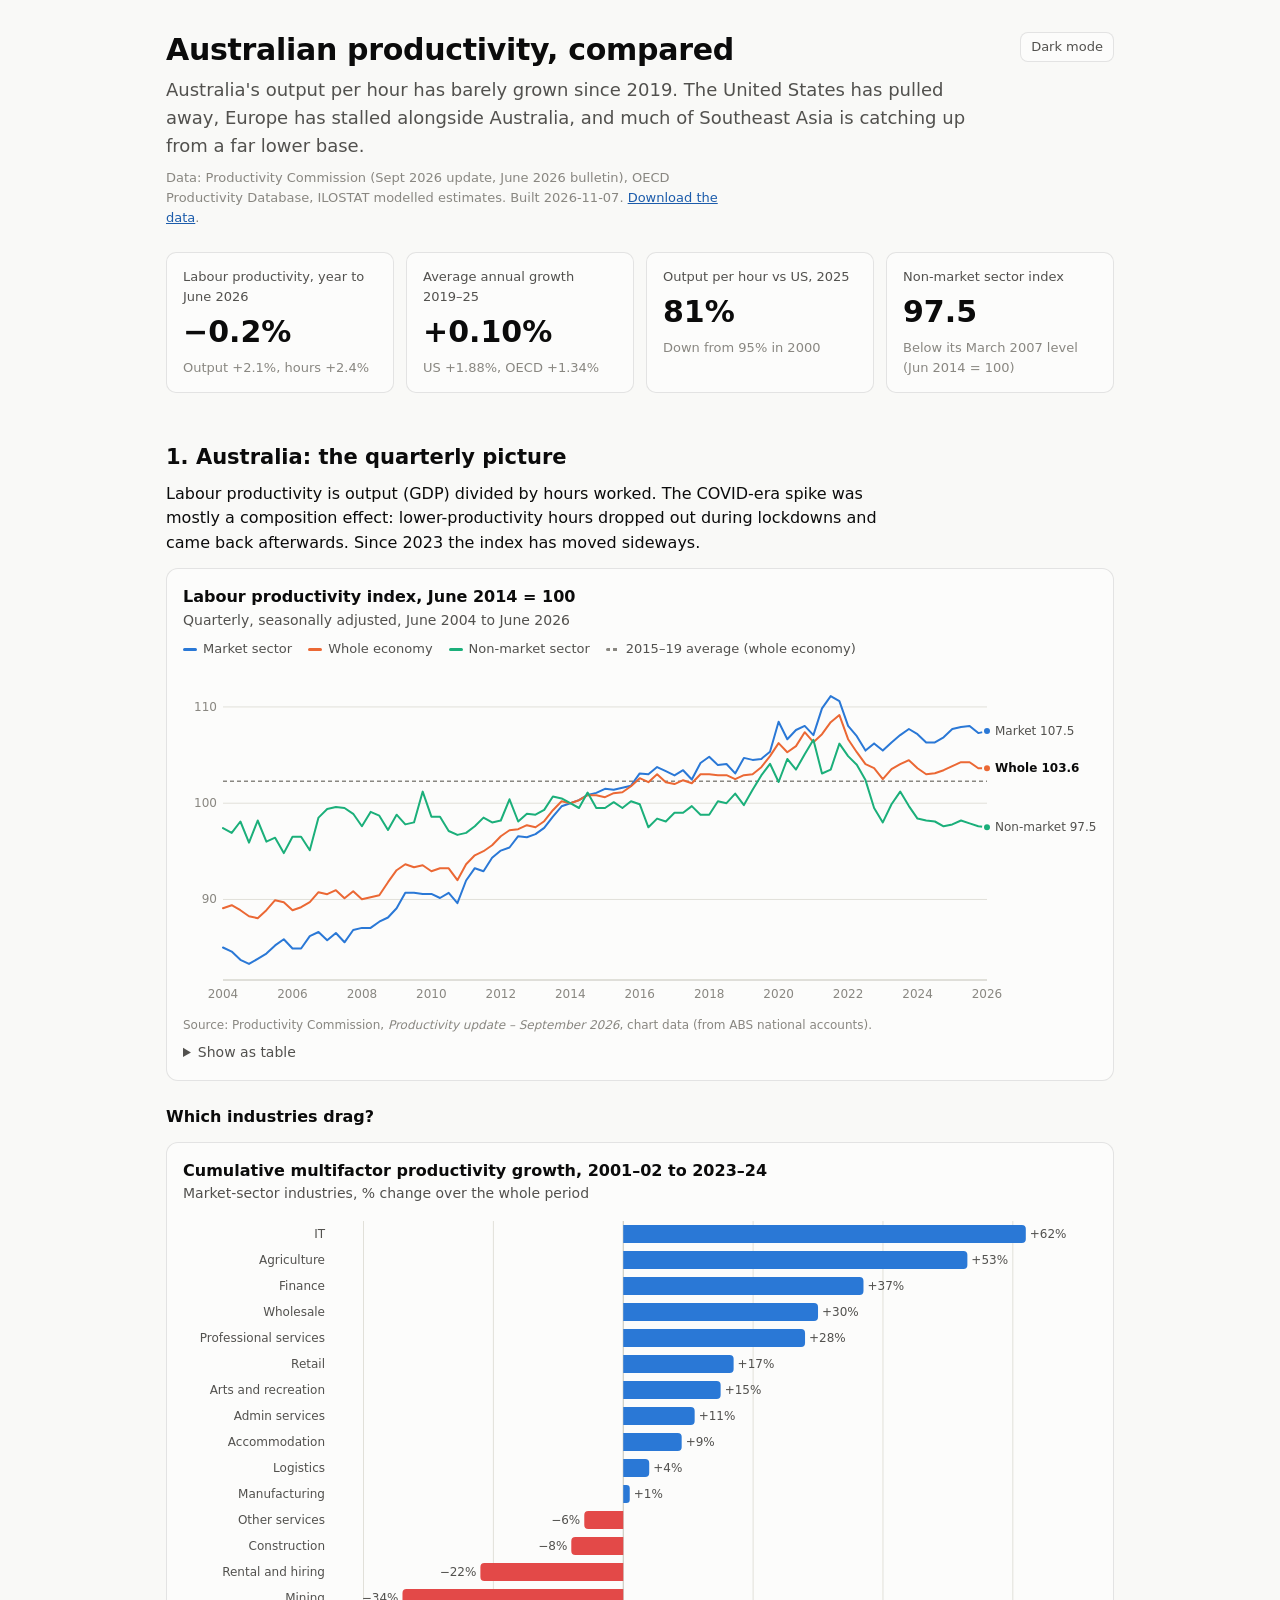
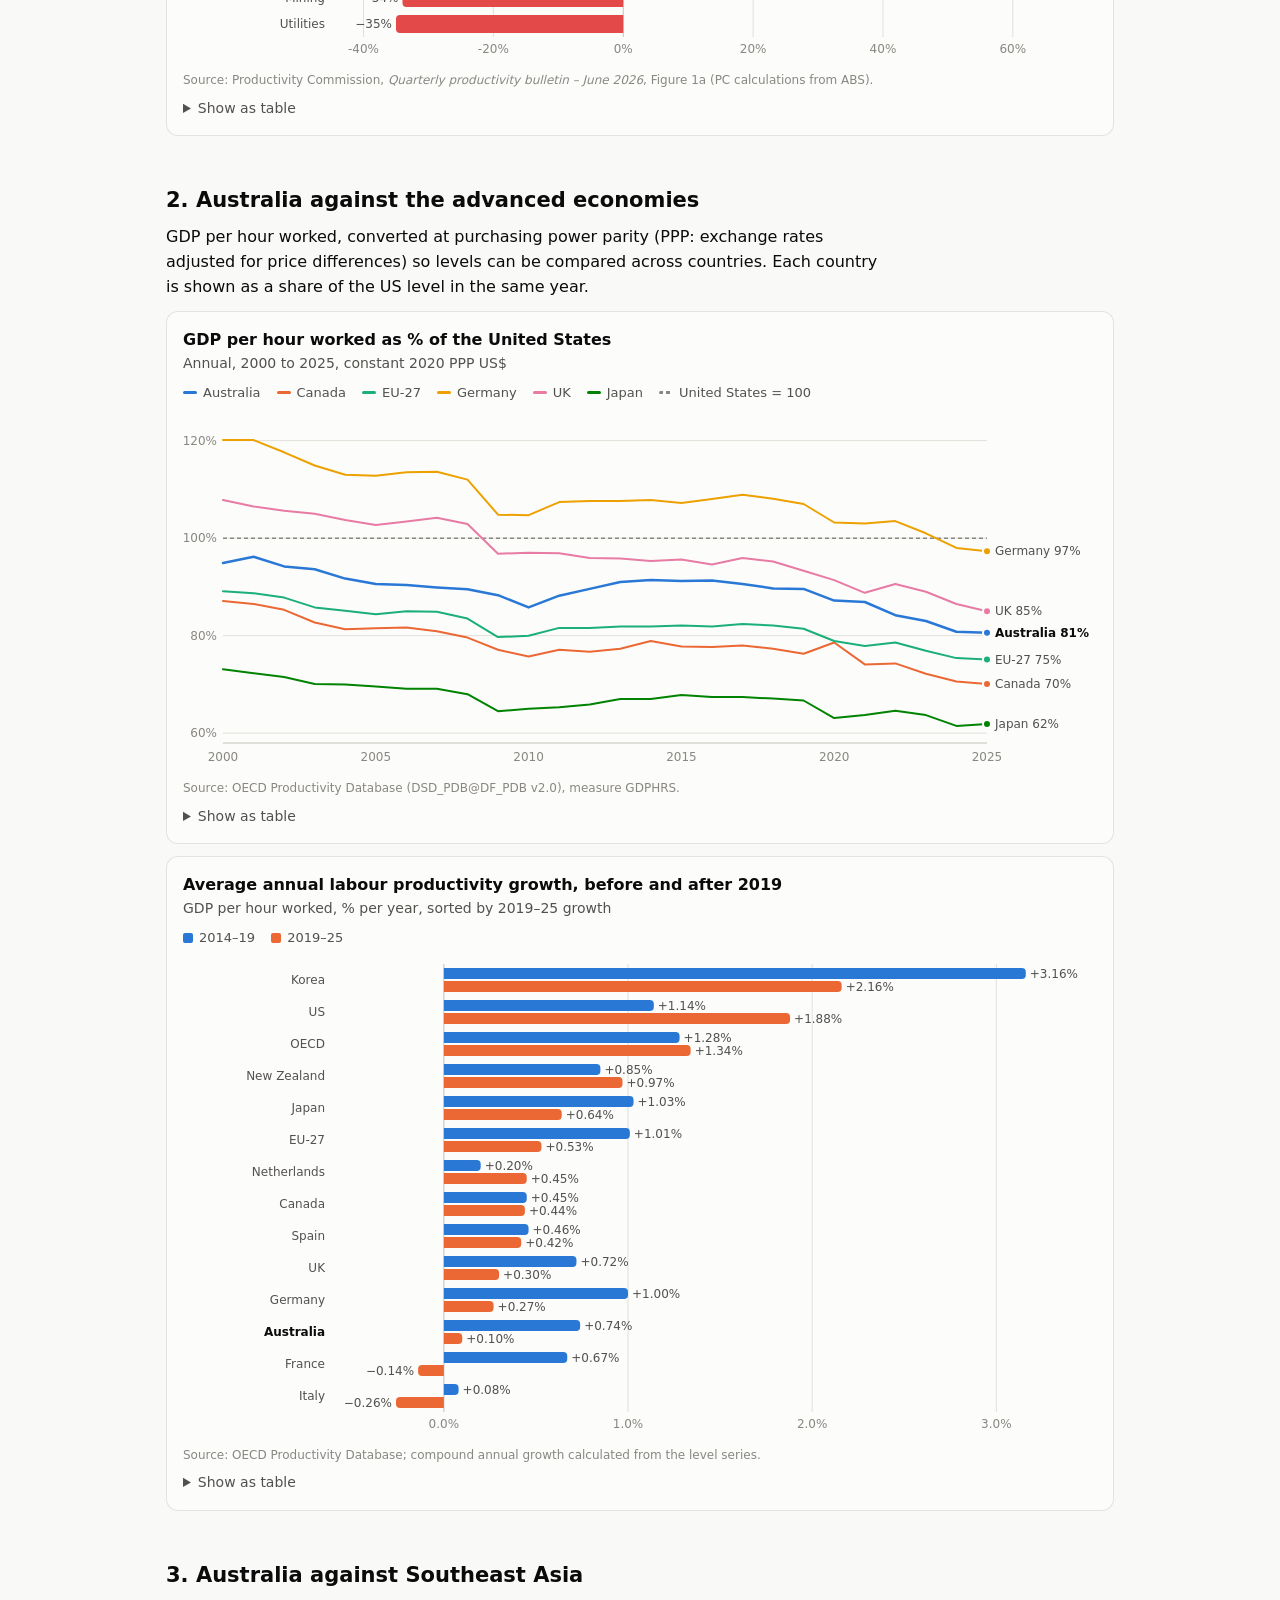
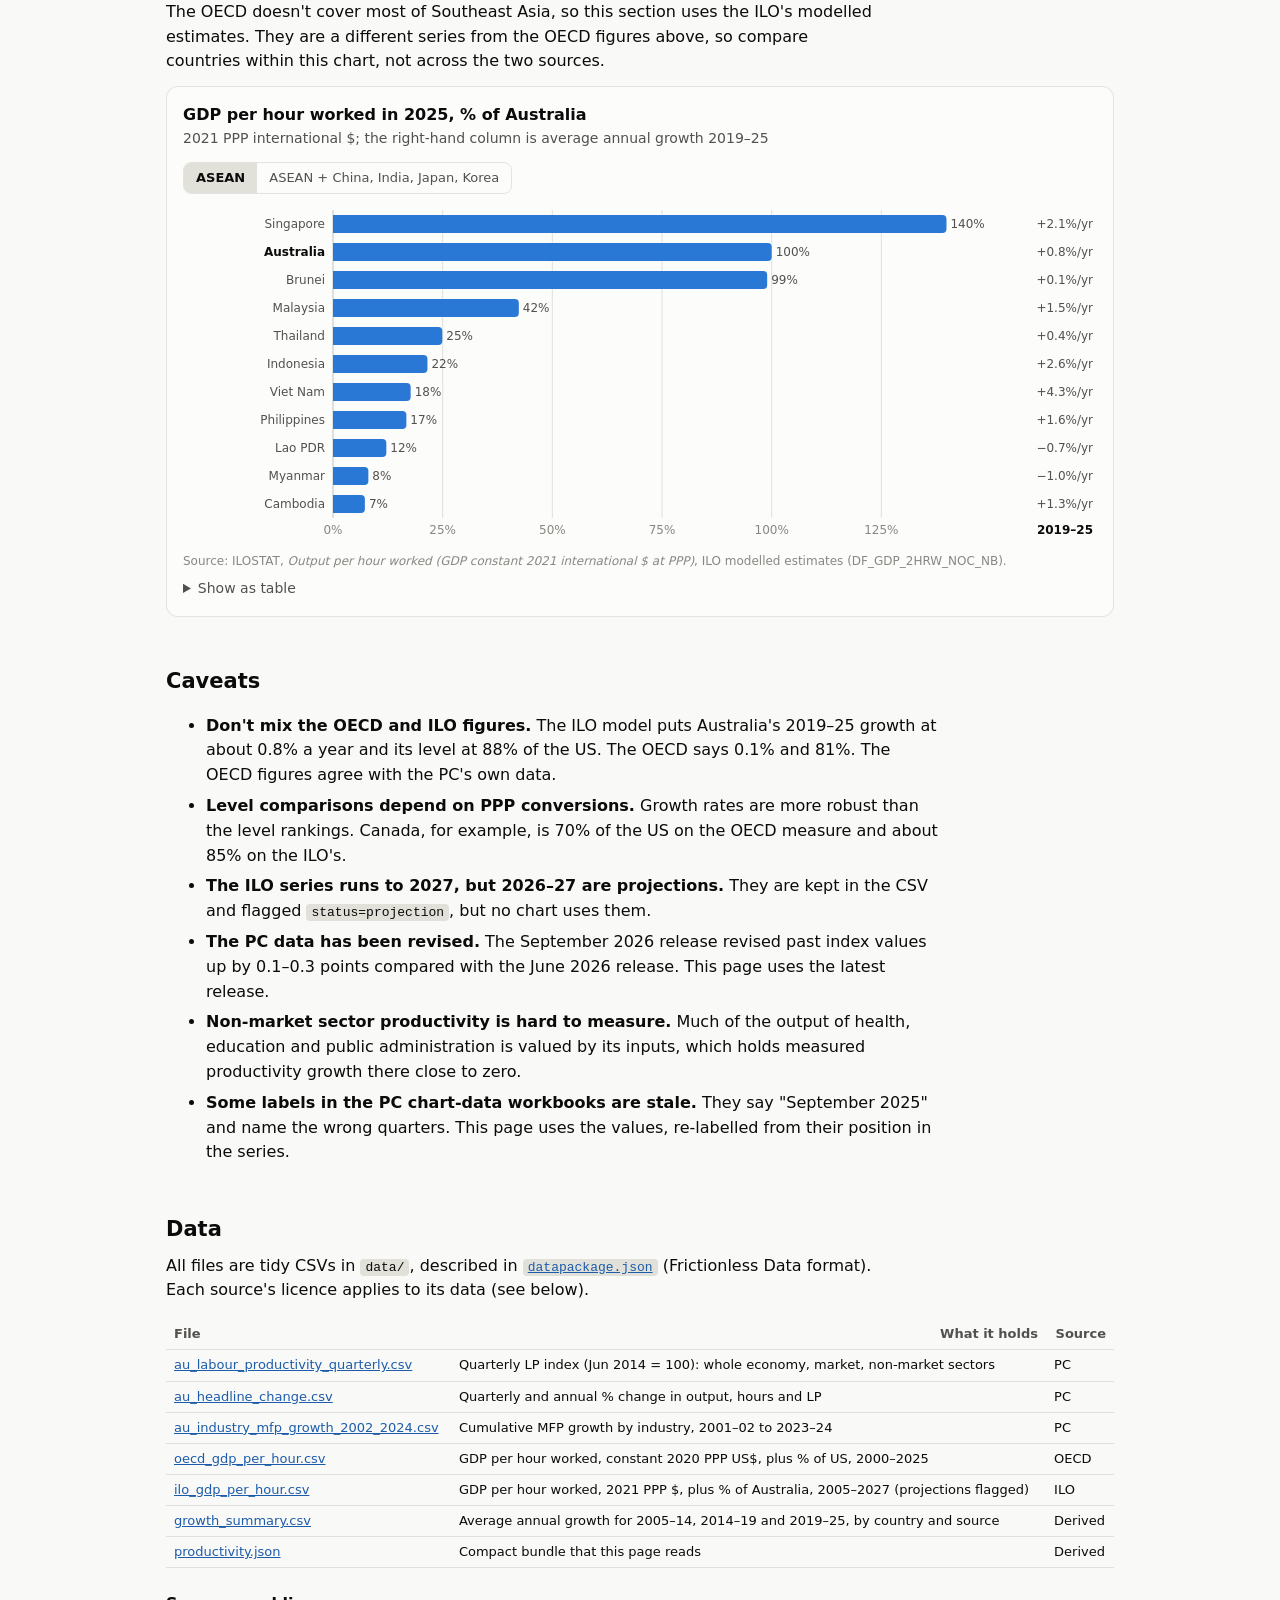
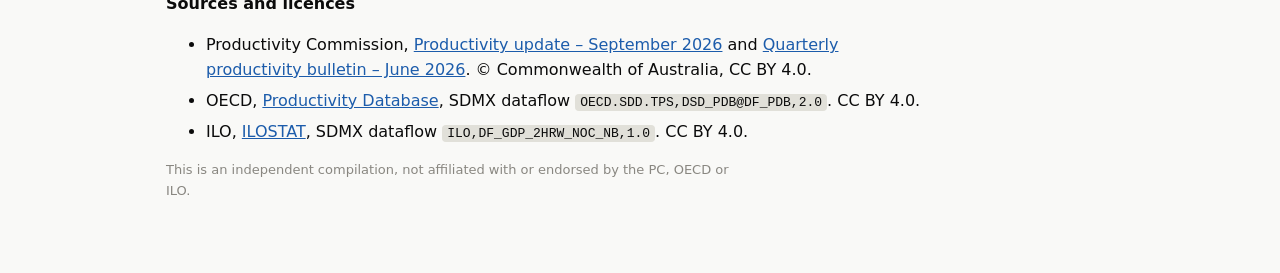
==== site/index.html @ d0645a54 "Australian productivity comparison: sources, build scripts and static site Claude-Session: https://c" ====
<!doctype html>
<html lang="en">
<head>
<meta charset="utf-8">
<meta name="viewport" content="width=device-width, initial-scale=1">
<title>Australian Productivity Compared</title>
<meta name="description" content="Australia's labour productivity from Productivity Commission data, compared with the US, Canada, Europe and Southeast Asia using OECD and ILO data. Open datasets included.">
<style>
:root {
  color-scheme: light;
  --page: #f9f9f7; --surface: #fcfcfb; --border: rgba(11,11,11,0.10);
  --ink: #0b0b0b; --ink-2: #52514e; --muted: #898781;
  --grid: #e1e0d9; --axis: #c3c2b7;
  --s1: #2a78d6; --s2: #eb6834; --s3: #1baf7a; --s4: #eda100; --s5: #e87ba4; --s6: #008300;
  --pos: #2a78d6; --neg: #e34948; --ref: #898781;
  --link: #1c5cab;
}
@media (prefers-color-scheme: dark) {
  :root:not([data-theme="light"]) {
    color-scheme: dark;
    --page: #0d0d0d; --surface: #1a1a19; --border: rgba(255,255,255,0.10);
    --ink: #f0efec; --ink-2: #c3c2b7; --muted: #898781;
    --grid: #2c2c2a; --axis: #383835;
    --s1: #3987e5; --s2: #d95926; --s3: #199e70; --s4: #c98500; --s5: #d55181; --s6: #008300;
    --pos: #3987e5; --neg: #e66767; --link: #86b6ef;
  }
}
:root[data-theme="dark"] {
  color-scheme: dark;
  --page: #0d0d0d; --surface: #1a1a19; --border: rgba(255,255,255,0.10);
  --ink: #f0efec; --ink-2: #c3c2b7; --muted: #898781;
  --grid: #2c2c2a; --axis: #383835;
  --s1: #3987e5; --s2: #d95926; --s3: #199e70; --s4: #c98500; --s5: #d55181; --s6: #008300;
  --pos: #3987e5; --neg: #e66767; --link: #86b6ef;
}
* { box-sizing: border-box; }
body { margin: 0; background: var(--page); color: var(--ink);
  font: 16px/1.55 system-ui, -apple-system, "Segoe UI", sans-serif; }
main { max-width: 980px; margin: 0 auto; padding: 32px 16px 64px; }
a { color: var(--link); }
h1 { font-size: 30px; line-height: 1.2; margin: 0 0 8px; letter-spacing: -0.01em; }
h2 { font-size: 21px; margin: 48px 0 6px; }
h3 { font-size: 16px; margin: 24px 0 4px; }
p { margin: 8px 0; max-width: 70ch; }
.lede { color: var(--ink-2); font-size: 18px; }
.meta { color: var(--muted); font-size: 13px; }
.tiles { display: grid; grid-template-columns: repeat(auto-fit, minmax(200px, 1fr)); gap: 12px; margin: 24px 0 8px; }
.tile { background: var(--surface); border: 1px solid var(--border); border-radius: 10px; padding: 14px 16px; }
.tile .k { font-size: 13px; color: var(--ink-2); }
.tile .v { font-size: 30px; font-weight: 650; margin: 2px 0; }
.tile .s { font-size: 13px; color: var(--muted); }
.card { background: var(--surface); border: 1px solid var(--border); border-radius: 12px; padding: 16px; margin-top: 12px; }
.card .title { font-weight: 600; }
.card .sub { color: var(--ink-2); font-size: 14px; margin-bottom: 8px; }
.legend { display: flex; flex-wrap: wrap; gap: 6px 16px; font-size: 13px; color: var(--ink-2); margin: 4px 0 8px; }
.legend span { display: inline-flex; align-items: center; gap: 6px; }
.legend i { width: 14px; height: 3px; border-radius: 2px; display: inline-block; }
.legend i.sq { height: 10px; width: 10px; border-radius: 2px; }
.legend i.dash { background: repeating-linear-gradient(90deg, var(--ref) 0 4px, transparent 4px 7px) !important; }
.chart { position: relative; width: 100%; }
.chart svg { display: block; width: 100%; height: auto; overflow: visible; }
.chart text { font-size: 12px; fill: var(--muted); font-variant-numeric: tabular-nums; }
.chart text.lbl { fill: var(--ink-2); }
.chart text.lbl-strong { fill: var(--ink); font-weight: 600; }
.tip { position: absolute; pointer-events: none; background: var(--surface); color: var(--ink);
  border: 1px solid var(--border); border-radius: 8px; padding: 8px 10px; font-size: 13px;
  box-shadow: 0 4px 16px rgba(0,0,0,.12); white-space: nowrap; opacity: 0; transition: opacity .1s; z-index: 2; }
.tip b { font-weight: 600; }
.tip .row { display: flex; align-items: center; gap: 6px; font-variant-numeric: tabular-nums; }
.tip .row i { width: 8px; height: 8px; border-radius: 50%; display: inline-block; }
.source { font-size: 12px; color: var(--muted); margin-top: 8px; }
details { margin-top: 8px; font-size: 14px; }
summary { cursor: pointer; color: var(--ink-2); }
.tbl-wrap { overflow-x: auto; }
table { border-collapse: collapse; width: 100%; font-size: 13px; font-variant-numeric: tabular-nums; margin-top: 8px; }
th, td { text-align: right; padding: 5px 8px; border-bottom: 1px solid var(--grid); }
th:first-child, td:first-child { text-align: left; }
th { color: var(--ink-2); font-weight: 600; }
.seg { display: inline-flex; border: 1px solid var(--border); border-radius: 8px; overflow: hidden; margin: 4px 0 8px; }
.seg button { font: inherit; font-size: 13px; padding: 5px 12px; border: 0; background: transparent; color: var(--ink-2); cursor: pointer; }
.seg button[aria-pressed="true"] { background: var(--grid); color: var(--ink); font-weight: 600; }
ul.notes li { margin: 6px 0; max-width: 72ch; }
code { font-size: 13px; background: var(--grid); padding: 1px 5px; border-radius: 4px; }
.theme-toggle { float: right; font: inherit; font-size: 13px; background: var(--surface); color: var(--ink-2);
  border: 1px solid var(--border); border-radius: 8px; padding: 4px 10px; cursor: pointer; }
@media (max-width: 560px) { h1 { font-size: 24px; } .tile .v { font-size: 26px; } }
</style>
</head>
<body>
<main>
  <button class="theme-toggle" id="themeBtn" type="button">Theme</button>
  <h1>Australian productivity, compared</h1>
  <p class="lede">Australia's output per hour has barely grown since 2019. The United States has pulled away, Europe has stalled alongside Australia, and much of Southeast Asia is catching up from a far lower base.</p>
  <p class="meta">Data: Productivity Commission (Sept 2026 update, June 2026 bulletin), OECD Productivity Database, ILOSTAT modelled estimates. Built <span id="built"></span>. <a href="#data">Download the data</a>.</p>

  <div class="tiles" id="tiles"></div>

  <h2>1. Australia: the quarterly picture</h2>
  <p>Labour productivity is output (GDP) divided by hours worked. The COVID-era spike was mostly a composition effect: lower-productivity hours dropped out during lockdowns and came back afterwards. Since 2023 the index has moved sideways.</p>
  <div class="card">
    <div class="title">Labour productivity index, June 2014 = 100</div>
    <div class="sub">Quarterly, seasonally adjusted, June 2004 to June 2026</div>
    <div class="legend" id="lgAu"></div>
    <div class="chart" id="chAu"></div>
    <div class="source">Source: Productivity Commission, <i>Productivity update – September 2026</i>, chart data (from ABS national accounts).</div>
    <details><summary>Show as table</summary><div class="tbl-wrap" id="tbAu"></div></details>
  </div>

  <h3>Which industries drag?</h3>
  <div class="card">
    <div class="title">Cumulative multifactor productivity growth, 2001–02 to 2023–24</div>
    <div class="sub">Market-sector industries, % change over the whole period</div>
    <div class="chart" id="chInd"></div>
    <div class="source">Source: Productivity Commission, <i>Quarterly productivity bulletin – June 2026</i>, Figure 1a (PC calculations from ABS).</div>
    <details><summary>Show as table</summary><div class="tbl-wrap" id="tbInd"></div></details>
  </div>

  <h2>2. Australia against the advanced economies</h2>
  <p>GDP per hour worked, converted at purchasing power parity (PPP: exchange rates adjusted for price differences) so levels can be compared across countries. Each country is shown as a share of the US level in the same year.</p>
  <div class="card">
    <div class="title">GDP per hour worked as % of the United States</div>
    <div class="sub">Annual, 2000 to <span class="oecdLast"></span>, constant 2020 PPP US$</div>
    <div class="legend" id="lgGap"></div>
    <div class="chart" id="chGap"></div>
    <div class="source">Source: OECD Productivity Database (DSD_PDB@DF_PDB v2.0), measure GDPHRS.</div>
    <details><summary>Show as table</summary><div class="tbl-wrap" id="tbGap"></div></details>
  </div>

  <div class="card">
    <div class="title">Average annual labour productivity growth, before and after 2019</div>
    <div class="sub">GDP per hour worked, % per year, sorted by 2019–25 growth</div>
    <div class="legend" id="lgGr"></div>
    <div class="chart" id="chGr"></div>
    <div class="source">Source: OECD Productivity Database; compound annual growth calculated from the level series.</div>
    <details><summary>Show as table</summary><div class="tbl-wrap" id="tbGr"></div></details>
  </div>

  <h2>3. Australia against Southeast Asia</h2>
  <p>The OECD doesn't cover most of Southeast Asia, so this section uses the ILO's modelled estimates. They are a different series from the OECD figures above, so compare countries within this chart, not across the two sources.</p>
  <div class="card">
    <div class="title">GDP per hour worked in 2025, % of Australia</div>
    <div class="sub">2021 PPP international $; the right-hand column is average annual growth 2019–25</div>
    <div class="seg" role="group" aria-label="Country set">
      <button type="button" data-set="sea" aria-pressed="true">ASEAN</button>
      <button type="button" data-set="asia" aria-pressed="false">ASEAN + China, India, Japan, Korea</button>
    </div>
    <div class="chart" id="chSea"></div>
    <div class="source">Source: ILOSTAT, <i>Output per hour worked (GDP constant 2021 international $ at PPP)</i>, ILO modelled estimates (DF_GDP_2HRW_NOC_NB).</div>
    <details><summary>Show as table</summary><div class="tbl-wrap" id="tbSea"></div></details>
  </div>

  <h2>Caveats</h2>
  <ul class="notes">
    <li><b>Don't mix the OECD and ILO figures.</b> The ILO model puts Australia's 2019–25 growth at about 0.8% a year and its level at 88% of the US. The OECD says 0.1% and 81%. The OECD figures agree with the PC's own data.</li>
    <li><b>Level comparisons depend on PPP conversions.</b> Growth rates are more robust than the level rankings. Canada, for example, is 70% of the US on the OECD measure and about 85% on the ILO's.</li>
    <li><b>The ILO series runs to 2027, but 2026–27 are projections.</b> They are kept in the CSV and flagged <code>status=projection</code>, but no chart uses them.</li>
    <li><b>The PC data has been revised.</b> The September 2026 release revised past index values up by 0.1–0.3 points compared with the June 2026 release. This page uses the latest release.</li>
    <li><b>Non-market sector productivity is hard to measure.</b> Much of the output of health, education and public administration is valued by its inputs, which holds measured productivity growth there close to zero.</li>
    <li><b>Some labels in the PC chart-data workbooks are stale.</b> They say "September 2025" and name the wrong quarters. This page uses the values, re-labelled from their position in the series.</li>
  </ul>

  <h2 id="data">Data</h2>
  <p>All files are tidy CSVs in <code>data/</code>, described in <a href="data/datapackage.json"><code>datapackage.json</code></a> (Frictionless Data format). Each source's licence applies to its data (see below).</p>
  <div class="tbl-wrap"><table>
    <thead><tr><th>File</th><th>What it holds</th><th>Source</th></tr></thead>
    <tbody>
      <tr><td><a href="data/au_labour_productivity_quarterly.csv">au_labour_productivity_quarterly.csv</a></td><td style="text-align:left">Quarterly LP index (Jun 2014 = 100): whole economy, market, non-market sectors</td><td style="text-align:left">PC</td></tr>
      <tr><td><a href="data/au_headline_change.csv">au_headline_change.csv</a></td><td style="text-align:left">Quarterly and annual % change in output, hours and LP</td><td style="text-align:left">PC</td></tr>
      <tr><td><a href="data/au_industry_mfp_growth_2002_2024.csv">au_industry_mfp_growth_2002_2024.csv</a></td><td style="text-align:left">Cumulative MFP growth by industry, 2001–02 to 2023–24</td><td style="text-align:left">PC</td></tr>
      <tr><td><a href="data/oecd_gdp_per_hour.csv">oecd_gdp_per_hour.csv</a></td><td style="text-align:left">GDP per hour worked, constant 2020 PPP US$, plus % of US, 2000–2025</td><td style="text-align:left">OECD</td></tr>
      <tr><td><a href="data/ilo_gdp_per_hour.csv">ilo_gdp_per_hour.csv</a></td><td style="text-align:left">GDP per hour worked, 2021 PPP $, plus % of Australia, 2005–2027 (projections flagged)</td><td style="text-align:left">ILO</td></tr>
      <tr><td><a href="data/growth_summary.csv">growth_summary.csv</a></td><td style="text-align:left">Average annual growth for 2005–14, 2014–19 and 2019–25, by country and source</td><td style="text-align:left">Derived</td></tr>
      <tr><td><a href="data/productivity.json">productivity.json</a></td><td style="text-align:left">Compact bundle that this page reads</td><td style="text-align:left">Derived</td></tr>
    </tbody>
  </table></div>
  <h3>Sources and licences</h3>
  <ul class="notes">
    <li>Productivity Commission, <a href="https://www.pc.gov.au/ongoing/productivity-insights/update-september-2026">Productivity update – September 2026</a> and <a href="https://www.pc.gov.au/ongoing/productivity-insights/bulletins/quarterly-bulletin-june-2026">Quarterly productivity bulletin – June 2026</a>. © Commonwealth of Australia, CC BY 4.0.</li>
    <li>OECD, <a href="https://data-explorer.oecd.org/">Productivity Database</a>, SDMX dataflow <code>OECD.SDD.TPS,DSD_PDB@DF_PDB,2.0</code>. CC BY 4.0.</li>
    <li>ILO, <a href="https://ilostat.ilo.org/">ILOSTAT</a>, SDMX dataflow <code>ILO,DF_GDP_2HRW_NOC_NB,1.0</code>. CC BY 4.0.</li>
  </ul>
  <p class="meta">This is an independent compilation, not affiliated with or endorsed by the PC, OECD or ILO.</p>
</main>

<script>
(() => {
  const $ = s => document.querySelector(s);
  const css = v => getComputedStyle(document.documentElement).getPropertyValue(v).trim();
  const NS = 'http://www.w3.org/2000/svg';
  const el = (tag, attrs = {}, parent) => { const e = document.createElementNS(NS, tag); for (const k in attrs) e.setAttribute(k, attrs[k]); if (parent) parent.appendChild(e); return e; };
  const fmt = (v, d = 1) => v == null ? '–' : (+v).toFixed(d);
  const sgn = (v, d = 1) => v == null ? '–' : (v > 0 ? '+' : v < 0 ? '−' : '') + Math.abs(v).toFixed(d);

  // theme toggle (per-viewer convenience only)
  const root = document.documentElement;
  try { const t = localStorage.getItem('theme'); if (t) root.dataset.theme = t; } catch (e) {}
  const isDark = () => root.dataset.theme ? root.dataset.theme === 'dark' : matchMedia('(prefers-color-scheme: dark)').matches;
  $('#themeBtn').textContent = isDark() ? 'Light mode' : 'Dark mode';
  $('#themeBtn').onclick = () => {
    root.dataset.theme = isDark() ? 'light' : 'dark';
    try { localStorage.setItem('theme', root.dataset.theme); } catch (e) {}
    $('#themeBtn').textContent = isDark() ? 'Light mode' : 'Dark mode';
    renderAll();
  };
  matchMedia('(prefers-color-scheme: dark)').addEventListener('change', () => renderAll());

  function niceTicks(min, max, n = 5) {
    const span = max - min, step0 = span / n, mag = Math.pow(10, Math.floor(Math.log10(step0)));
    const step = [1, 2, 2.5, 5, 10].map(m => m * mag).find(s => span / s <= n) || 10 * mag;
    const out = []; for (let v = Math.ceil(min / step) * step; v <= max + 1e-9; v += step) out.push(+v.toFixed(10));
    return out;
  }
  function tipFor(container) {
    let t = container.querySelector('.tip');
    if (!t) { t = document.createElement('div'); t.className = 'tip'; container.appendChild(t); }
    return {
      show(html, x, y) {
        t.innerHTML = html; t.style.opacity = 1;
        const w = t.offsetWidth, cw = container.clientWidth;
        t.style.left = Math.max(0, Math.min(cw - w, x + 14)) + 'px';
        t.style.top = Math.max(0, y - t.offsetHeight - 10) + 'px';
      },
      hide() { t.style.opacity = 0; }
    };
  }
  function table(target, head, rows) {
    target.innerHTML = '<table><thead><tr>' + head.map(h => `<th>${h}</th>`).join('') + '</tr></thead><tbody>' +
      rows.map(r => '<tr>' + r.map(c => `<td>${c}</td>`).join('') + '</tr>').join('') + '</tbody></table>';
  }
  function legend(target, items, kind = 'line') {
    target.innerHTML = items.map(it => `<span><i class="${it.dash ? 'dash' : kind === 'sq' ? 'sq' : ''}" style="background:${css(it.color) || it.color}"></i>${it.label}</span>`).join('');
  }

  // ---------- generic multi-line chart with crosshair ----------
  function lineChart(box, { xs, series, yFmt, xLabel, refLines = [], endLabels = true, height = 340, xTickEvery }) {
    box.innerHTML = '';
    const W = Math.max(320, box.clientWidth), H = height;
    const m = { t: 12, r: endLabels ? (W < 520 ? 70 : 110) : 16, b: 28, l: 40 };
    const svg = el('svg', { viewBox: `0 0 ${W} ${H}`, role: 'img' }, box);
    const all = series.flatMap(s => s.values.filter(v => v != null)).concat(refLines.map(r => r.y));
    let lo = Math.min(...all), hi = Math.max(...all); const pad = (hi - lo) * 0.06; lo -= pad; hi += pad;
    const ticks = niceTicks(lo, hi, 5); lo = Math.min(lo, ticks[0]); hi = Math.max(hi, ticks[ticks.length - 1]);
    const X = i => m.l + (W - m.l - m.r) * i / (xs.length - 1);
    const Y = v => m.t + (H - m.t - m.b) * (1 - (v - lo) / (hi - lo));
    ticks.forEach(t => {
      el('line', { x1: m.l, x2: W - m.r, y1: Y(t), y2: Y(t), stroke: css('--grid'), 'stroke-width': 1 }, svg);
      el('text', { x: m.l - 6, y: Y(t) + 4, 'text-anchor': 'end' }, svg).textContent = yFmt(t);
    });
    el('line', { x1: m.l, x2: W - m.r, y1: H - m.b, y2: H - m.b, stroke: css('--axis'), 'stroke-width': 1 }, svg);
    const every = xTickEvery || Math.ceil(xs.length / (W < 520 ? 4 : 8));
    xs.forEach((x, i) => { if (i % every === 0) el('text', { x: X(i), y: H - m.b + 18, 'text-anchor': 'middle' }, svg).textContent = xLabel(x); });
    refLines.forEach(r => {
      el('line', { x1: m.l, x2: W - m.r, y1: Y(r.y), y2: Y(r.y), stroke: css('--ref'), 'stroke-width': 1.5, 'stroke-dasharray': '4 3' }, svg);
      if (r.label) el('text', { x: m.l + 6, y: Y(r.y) - 6, class: 'lbl' }, svg).textContent = r.label;
    });
    series.forEach(s => {
      let d = ''; s.values.forEach((v, i) => { if (v == null) return; d += (d ? 'L' : 'M') + X(i).toFixed(1) + ',' + Y(v).toFixed(1); });
      el('path', { d, fill: 'none', stroke: css(s.color), 'stroke-width': s.width || 2, 'stroke-linejoin': 'round', 'stroke-linecap': 'round' }, svg);
    });
    if (endLabels) {
      // end labels with simple collision avoidance
      const labs = series.map(s => { const i = s.values.length - 1; return { s, y: Y(s.values[i]), v: s.values[i] }; }).sort((a, b) => a.y - b.y);
      for (let i = 1; i < labs.length; i++) if (labs[i].y - labs[i - 1].y < 14) labs[i].y = labs[i - 1].y + 14;
      labs.forEach(l => {
        el('circle', { cx: X(xs.length - 1), cy: Y(l.v), r: 4, fill: css(l.s.color), stroke: css('--surface'), 'stroke-width': 2 }, svg);
        el('text', { x: X(xs.length - 1) + 8, y: l.y + 4, class: l.s.strong ? 'lbl-strong' : 'lbl' }, svg).textContent = `${l.s.short || l.s.label} ${yFmt(l.v)}`;
      });
    }
    // crosshair
    const cross = el('line', { y1: m.t, y2: H - m.b, stroke: css('--axis'), 'stroke-width': 1, opacity: 0 }, svg);
    const dots = series.map(s => el('circle', { r: 4, fill: css(s.color), stroke: css('--surface'), 'stroke-width': 2, opacity: 0 }, svg));
    const hit = el('rect', { x: m.l, y: m.t, width: W - m.l - m.r, height: H - m.t - m.b, fill: 'transparent' }, svg);
    const tip = tipFor(box);
    const move = ev => {
      const r = svg.getBoundingClientRect(), sx = (ev.clientX - r.left) * W / r.width;
      const i = Math.max(0, Math.min(xs.length - 1, Math.round((sx - m.l) / (W - m.l - m.r) * (xs.length - 1))));
      cross.setAttribute('x1', X(i)); cross.setAttribute('x2', X(i)); cross.setAttribute('opacity', 1);
      series.forEach((s, k) => { const v = s.values[i]; if (v == null) { dots[k].setAttribute('opacity', 0); return; } dots[k].setAttribute('cx', X(i)); dots[k].setAttribute('cy', Y(v)); dots[k].setAttribute('opacity', 1); });
      const rows = series.map(s => ({ s, v: s.values[i] })).filter(o => o.v != null).sort((a, b) => b.v - a.v)
        .map(o => `<div class="row"><i style="background:${css(o.s.color)}"></i>${o.s.label}: <b>${yFmt(o.v)}</b></div>`).join('');
      tip.show(`<div><b>${xLabel(xs[i], true)}</b></div>${rows}`, X(i) * r.width / W, ev.clientY - r.top);
    };
    hit.addEventListener('pointermove', move); hit.addEventListener('pointerdown', move);
    hit.addEventListener('pointerleave', () => { tip.hide(); cross.setAttribute('opacity', 0); dots.forEach(d => d.setAttribute('opacity', 0)); });
  }

  // ---------- horizontal bars (single or grouped) ----------
  function hBars(box, { cats, series, fmt: f, rowH = 30, rightCol, diverging, highlight }) {
    box.innerHTML = '';
    const W = Math.max(320, box.clientWidth), narrow = W < 520;
    const labW = narrow ? 92 : 150, rc = rightCol ? (narrow ? 54 : 80) : 0;
    const m = { t: 8, r: 46 + rc, b: 26, l: labW };
    const H = m.t + m.b + cats.length * rowH;
    const svg = el('svg', { viewBox: `0 0 ${W} ${H}`, role: 'img' }, box);
    const vals = series.flatMap(s => s.values); let lo = Math.min(0, ...vals), hi = Math.max(0, ...vals);
    const span0 = hi - lo; if (lo < 0) lo -= span0 * (narrow ? 0.16 : 0.1); hi += span0 * 0.04; // room for value labels
    const ticks = niceTicks(lo, hi, narrow ? 4 : 6); lo = Math.min(lo, ticks[0]); hi = Math.max(hi, ticks[ticks.length - 1]);
    const X = v => m.l + (W - m.l - m.r) * (v - lo) / (hi - lo);
    ticks.forEach(t => {
      el('line', { x1: X(t), x2: X(t), y1: m.t, y2: H - m.b, stroke: t === 0 ? css('--axis') : css('--grid'), 'stroke-width': 1 }, svg);
      el('text', { x: X(t), y: H - m.b + 16, 'text-anchor': 'middle' }, svg).textContent = f(t, true);
    });
    const tip = tipFor(box);
    const n = series.length, gap = 2, barH = Math.min(n === 1 ? 18 : 11, (rowH - 8 - gap * (n - 1)) / n);
    cats.forEach((c, ci) => {
      const y0 = m.t + ci * rowH + (rowH - (barH * n + gap * (n - 1))) / 2;
      el('text', { x: m.l - 8, y: m.t + ci * rowH + rowH / 2 + 4, 'text-anchor': 'end', class: highlight && highlight(c) ? 'lbl-strong' : 'lbl' }, svg).textContent = c.short || c.label;
      series.forEach((s, si) => {
        const v = s.values[ci], x0 = X(Math.min(0, v)), w = Math.max(1, Math.abs(X(v) - X(0)));
        const color = diverging ? (v >= 0 ? css('--pos') : css('--neg')) : css(s.color);
        // 4px rounded data end, square at baseline
        const y = y0 + si * (barH + gap), rr = Math.min(4, w / 2, barH / 2);
        const d = v >= 0
          ? `M${x0},${y}H${x0 + w - rr}Q${x0 + w},${y} ${x0 + w},${y + rr}V${y + barH - rr}Q${x0 + w},${y + barH} ${x0 + w - rr},${y + barH}H${x0}Z`
          : `M${x0 + w},${y}H${x0 + rr}Q${x0},${y} ${x0},${y + rr}V${y + barH - rr}Q${x0},${y + barH} ${x0 + rr},${y + barH}H${x0 + w}Z`;
        el('path', { d, fill: color }, svg);
        if (n === 1 || narrow === false) {
          const tx = v >= 0 ? X(v) + 4 : X(v) - 4;
          el('text', { x: tx, y: y + barH / 2 + 4, 'text-anchor': v >= 0 ? 'start' : 'end', class: 'lbl' }, svg).textContent = f(v);
        }
      });
      if (rightCol) el('text', { x: W - 4, y: m.t + ci * rowH + rowH / 2 + 4, 'text-anchor': 'end', class: 'lbl' }, svg).textContent = rightCol.fmt(c);
      const hit = el('rect', { x: 0, y: m.t + ci * rowH, width: W, height: rowH, fill: 'transparent' }, svg);
      const show = ev => {
        const r = svg.getBoundingClientRect();
        const rows = series.map(s => `<div class="row"><i style="background:${diverging ? (s.values[ci] >= 0 ? css('--pos') : css('--neg')) : css(s.color)}"></i>${s.label}: <b>${f(s.values[ci])}</b></div>`).join('');
        tip.show(`<div><b>${c.label}</b></div>${rows}${rightCol ? `<div class="row">${rightCol.label}: <b>${rightCol.fmt(c)}</b></div>` : ''}`, ev.clientX - r.left, ev.clientY - r.top);
        hit.setAttribute('fill', css('--grid')); hit.setAttribute('fill-opacity', 0.35);
      };
      hit.addEventListener('pointermove', show); hit.addEventListener('pointerdown', show);
      hit.addEventListener('pointerleave', () => { tip.hide(); hit.setAttribute('fill', 'transparent'); });
    });
    if (rightCol) el('text', { x: W - 4, y: H - m.b + 16, 'text-anchor': 'end', class: 'lbl-strong' }, svg).textContent = rightCol.head || '';
  }

  let D, seaSet = 'sea';
  const qLabel = (d, long) => { const [y, mo] = d.split('-'); const q = Math.ceil(+mo / 3); return long ? `${['Mar', 'Jun', 'Sep', 'Dec'][q - 1]} qtr ${y}` : y; };

  function renderAll() {
    if (!D) return;
    const au = D.au;
    // --- tiles
    const S = c => D.summary.find(s => s.code === c && s.source === 'OECD');
    const aus = S('AUS'), usa = S('USA');
    const gapNow = D.oecd.series.AUS.pct_of_us.at(-1);
    const nm = au.non_market_sector, nmNow = nm.at(-1);
    $('#tiles').innerHTML = [
      { k: 'Labour productivity, year to June 2026', v: sgn(au.headline.y_lp) + '%', s: `Output ${sgn(au.headline.y_output)}%, hours ${sgn(au.headline.y_hours)}%` },
      { k: 'Average annual growth 2019–25', v: sgn(aus.g2019_2025, 2) + '%', s: `US ${sgn(usa.g2019_2025, 2)}%, OECD ${sgn(S('OECD').g2019_2025, 2)}%` },
      { k: `Output per hour vs US, ${D.oecd.last_year}`, v: Math.round(gapNow) + '%', s: `Down from ${Math.round(D.oecd.series.AUS.pct_of_us[0])}% in 2000` },
      { k: 'Non-market sector index', v: fmt(nmNow), s: 'Below its March 2007 level (Jun 2014 = 100)' },
    ].map(t => `<div class="tile"><div class="k">${t.k}</div><div class="v">${t.v}</div><div class="s">${t.s}</div></div>`).join('');
    document.querySelectorAll('.oecdLast').forEach(e => e.textContent = D.oecd.last_year);

    // --- chart 1
    const auSeries = [
      { label: 'Market sector', short: 'Market', values: au.market_sector, color: '--s1' },
      { label: 'Whole economy', short: 'Whole', values: au.whole_economy, color: '--s2', strong: true },
      { label: 'Non-market sector', short: 'Non-market', values: au.non_market_sector, color: '--s3' },
    ];
    legend($('#lgAu'), [...auSeries.map(s => ({ label: s.label, color: s.color })), { label: '2015–19 average (whole economy)', color: '--ref', dash: true }]);
    lineChart($('#chAu'), { xs: au.quarters, series: auSeries, yFmt: v => fmt(v, v % 1 && Math.abs(v) < 1000 ? 1 : 0).replace(/\.0$/, ''), xLabel: qLabel,
      refLines: [{ y: au.avg_2015_2019.whole_economy }], xTickEvery: 8 });
    table($('#tbAu'), ['Quarter', 'Whole economy', 'Market', 'Non-market'],
      au.quarters.map((q, i) => [qLabel(q, true), fmt(au.whole_economy[i]), fmt(au.market_sector[i]), fmt(au.non_market_sector[i])]).reverse());

    // --- industry
    const ind = [...au.industry_mfp].sort((a, b) => b.value - a.value);
    hBars($('#chInd'), { cats: ind.map(d => ({ label: d.industry })), series: [{ label: 'Cumulative MFP growth', values: ind.map(d => d.value) }],
      fmt: (v, axis) => (axis ? fmt(v, 0) : sgn(v, 0)) + '%', diverging: true, rowH: 26 });
    table($('#tbInd'), ['Industry', 'Cumulative MFP growth, %'], ind.map(d => [d.industry, sgn(d.value, 0)]));

    // --- gap vs US
    const gapCodes = [['AUS', 'Australia', '--s1', true], ['CAN', 'Canada', '--s2'], ['EU27_2020', 'EU-27', '--s3'], ['DEU', 'Germany', '--s4'], ['GBR', 'UK', '--s5'], ['JPN', 'Japan', '--s6']];
    const yrs = D.oecd.series.USA.years;
    const gapSeries = gapCodes.map(([c, l, col, strong]) => ({ label: l, values: yrs.map(y => { const s = D.oecd.series[c]; const i = s.years.indexOf(y); return i < 0 ? null : s.pct_of_us[i]; }), color: col, strong, width: strong ? 2.5 : 2 }));
    legend($('#lgGap'), [...gapSeries.map(s => ({ label: s.label, color: s.color })), { label: 'United States = 100', color: '--ref', dash: true }]);
    lineChart($('#chGap'), { xs: yrs.map(String), series: gapSeries, yFmt: v => Math.round(v) + '%', xLabel: (y) => y, refLines: [{ y: 100 }], xTickEvery: 5, height: 360 });
    table($('#tbGap'), ['Year', ...gapSeries.map(s => s.label)], yrs.map((y, i) => [y, ...gapSeries.map(s => fmt(s.values[i]))]).reverse());

    // --- growth before/after
    const gr = D.summary.filter(s => s.source === 'OECD').sort((a, b) => b.g2019_2025 - a.g2019_2025);
    const shortName = { 'European Union (27)': 'EU-27', 'United States': 'US', 'United Kingdom': 'UK', 'OECD total': 'OECD' };
    const grS = [{ label: '2014–19', values: gr.map(s => s.g2014_2019), color: '--s1' }, { label: '2019–25', values: gr.map(s => s.g2019_2025), color: '--s2' }];
    legend($('#lgGr'), grS.map(s => ({ label: s.label, color: s.color })), 'sq');
    hBars($('#chGr'), { cats: gr.map(s => ({ label: s.country, short: shortName[s.country] || s.country, code: s.code })), series: grS,
      fmt: (v, axis) => (axis ? fmt(v, 1) : sgn(v, 2)) + '%', rowH: 32, highlight: c => c.code === 'AUS' });
    table($('#tbGr'), ['Country', '2005–14', '2014–19', '2019–25', `GDP/hr ${D.oecd.last_year} (US$)`], gr.map(s => [s.country, sgn(s.g2005_2014, 2), sgn(s.g2014_2019, 2), sgn(s.g2019_2025, 2), fmt(s.level_2025, 1)]));

    // --- SEA
    const ilo = D.summary.filter(s => s.source === 'ILO');
    const ausL = ilo.find(s => s.code === 'AUS').level_2025;
    const setCodes = seaSet === 'sea' ? ['AUS', 'SGP', 'BRN', 'MYS', 'THA', 'IDN', 'VNM', 'PHL', 'LAO', 'KHM', 'MMR']
      : ['AUS', 'SGP', 'BRN', 'JPN', 'KOR', 'MYS', 'CHN', 'THA', 'IDN', 'VNM', 'PHL', 'IND', 'LAO', 'KHM', 'MMR'];
    const sea = ilo.filter(s => setCodes.includes(s.code)).sort((a, b) => b.level_2025 - a.level_2025);
    const seaShort = { 'Brunei Darussalam': 'Brunei' };
    hBars($('#chSea'), { cats: sea.map(s => ({ label: s.country, short: seaShort[s.country] || s.country, code: s.code, g: s.g2019_2025 })),
      series: [{ label: '% of Australia', values: sea.map(s => 100 * s.level_2025 / ausL), color: '--s1' }],
      fmt: v => Math.round(v) + '%', rowH: 28, highlight: c => c.code === 'AUS',
      rightCol: { label: 'Growth 2019–25', head: '2019–25', fmt: c => sgn(c.g, 1) + '%/yr' } });
    table($('#tbSea'), ['Country', 'GDP/hr 2025 (2021 PPP $)', '% of Australia', '2014–19 growth', '2019–25 growth'],
      sea.map(s => [s.country, fmt(s.level_2025, 2), fmt(100 * s.level_2025 / ausL, 0), sgn(s.g2014_2019, 2), sgn(s.g2019_2025, 2)]));
  }

  document.querySelectorAll('.seg button').forEach(b => b.onclick = () => {
    seaSet = b.dataset.set; document.querySelectorAll('.seg button').forEach(x => x.setAttribute('aria-pressed', x === b)); renderAll();
  });
  let rt; addEventListener('resize', () => { clearTimeout(rt); rt = setTimeout(renderAll, 120); });

  fetch('data/productivity.json').then(r => r.json()).then(d => { D = d; $('#built').textContent = d.built; renderAll(); })
    .catch(() => { $('#tiles').innerHTML = '<p>Could not load <code>data/productivity.json</code>. If you opened this file directly from disk, serve the folder instead, e.g. <code>python3 -m http.server</code>.</p>'; });
})();
</script>
</body>
</html>
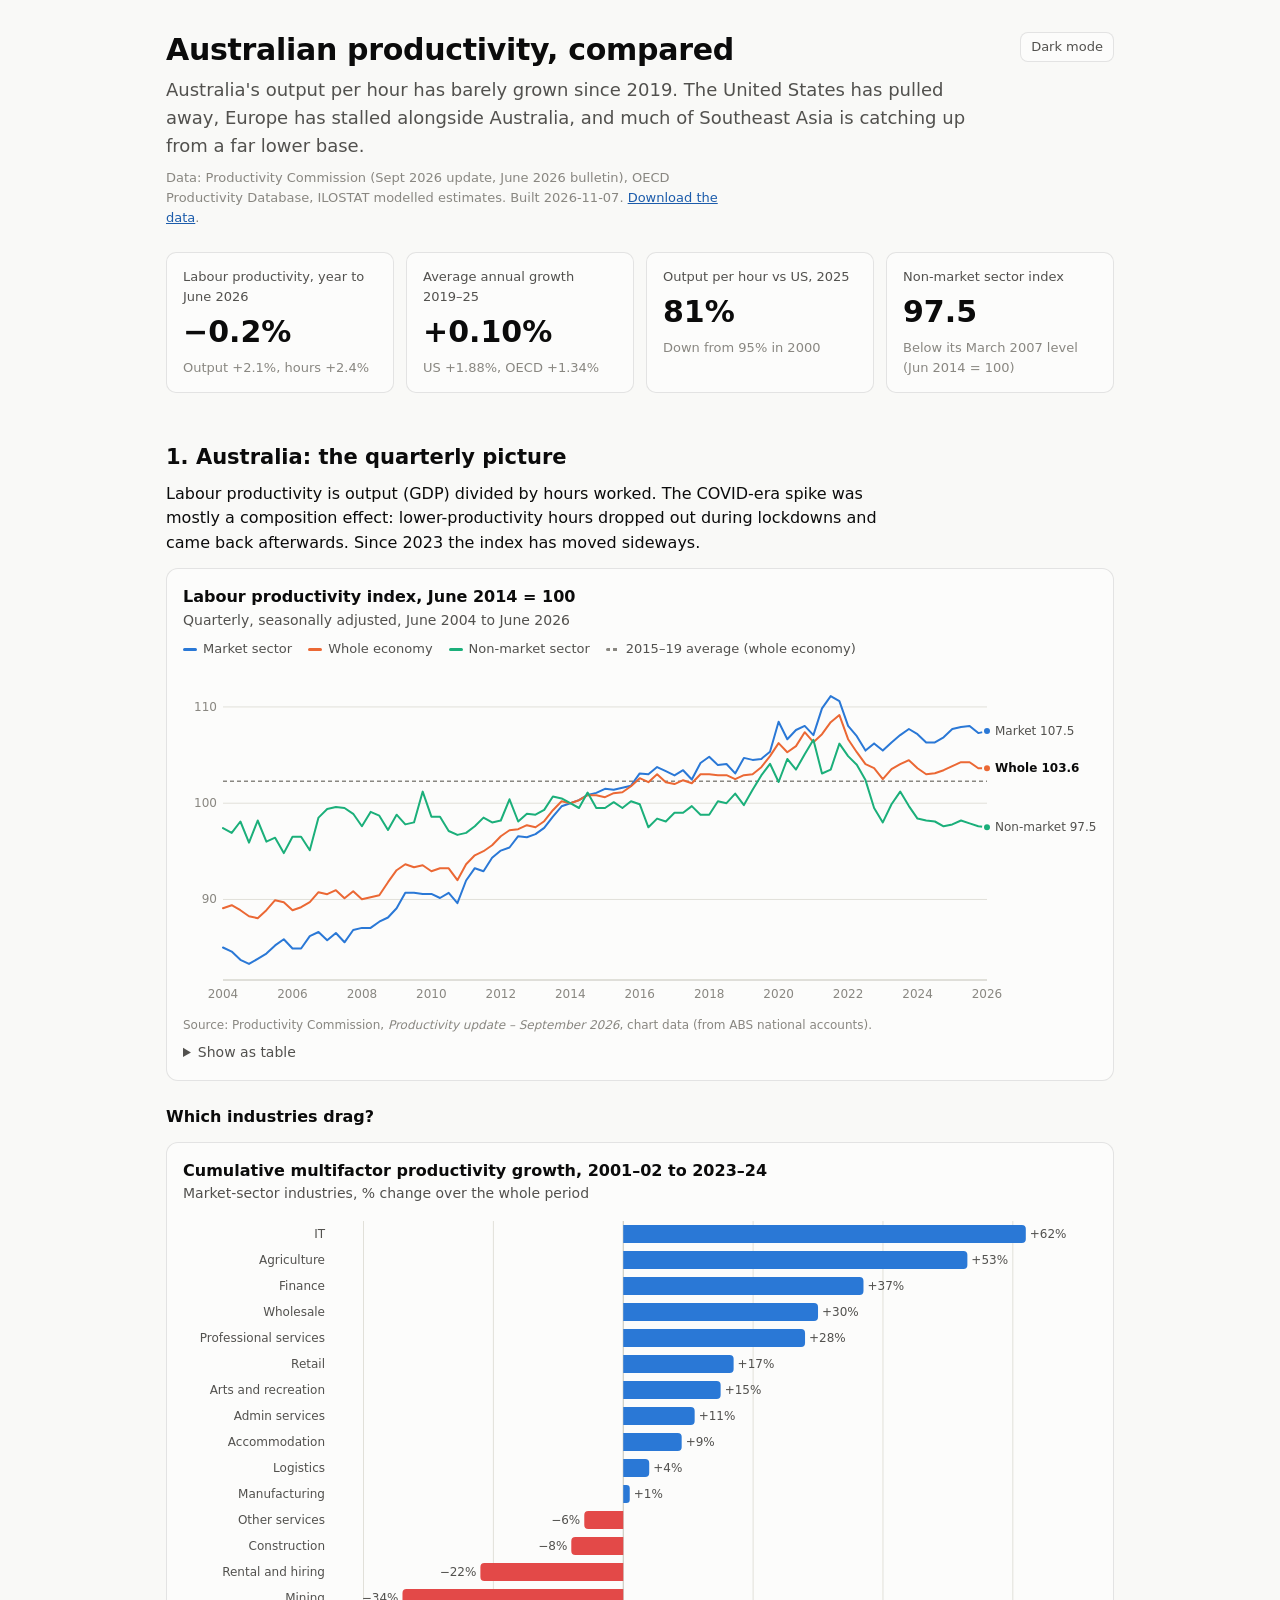
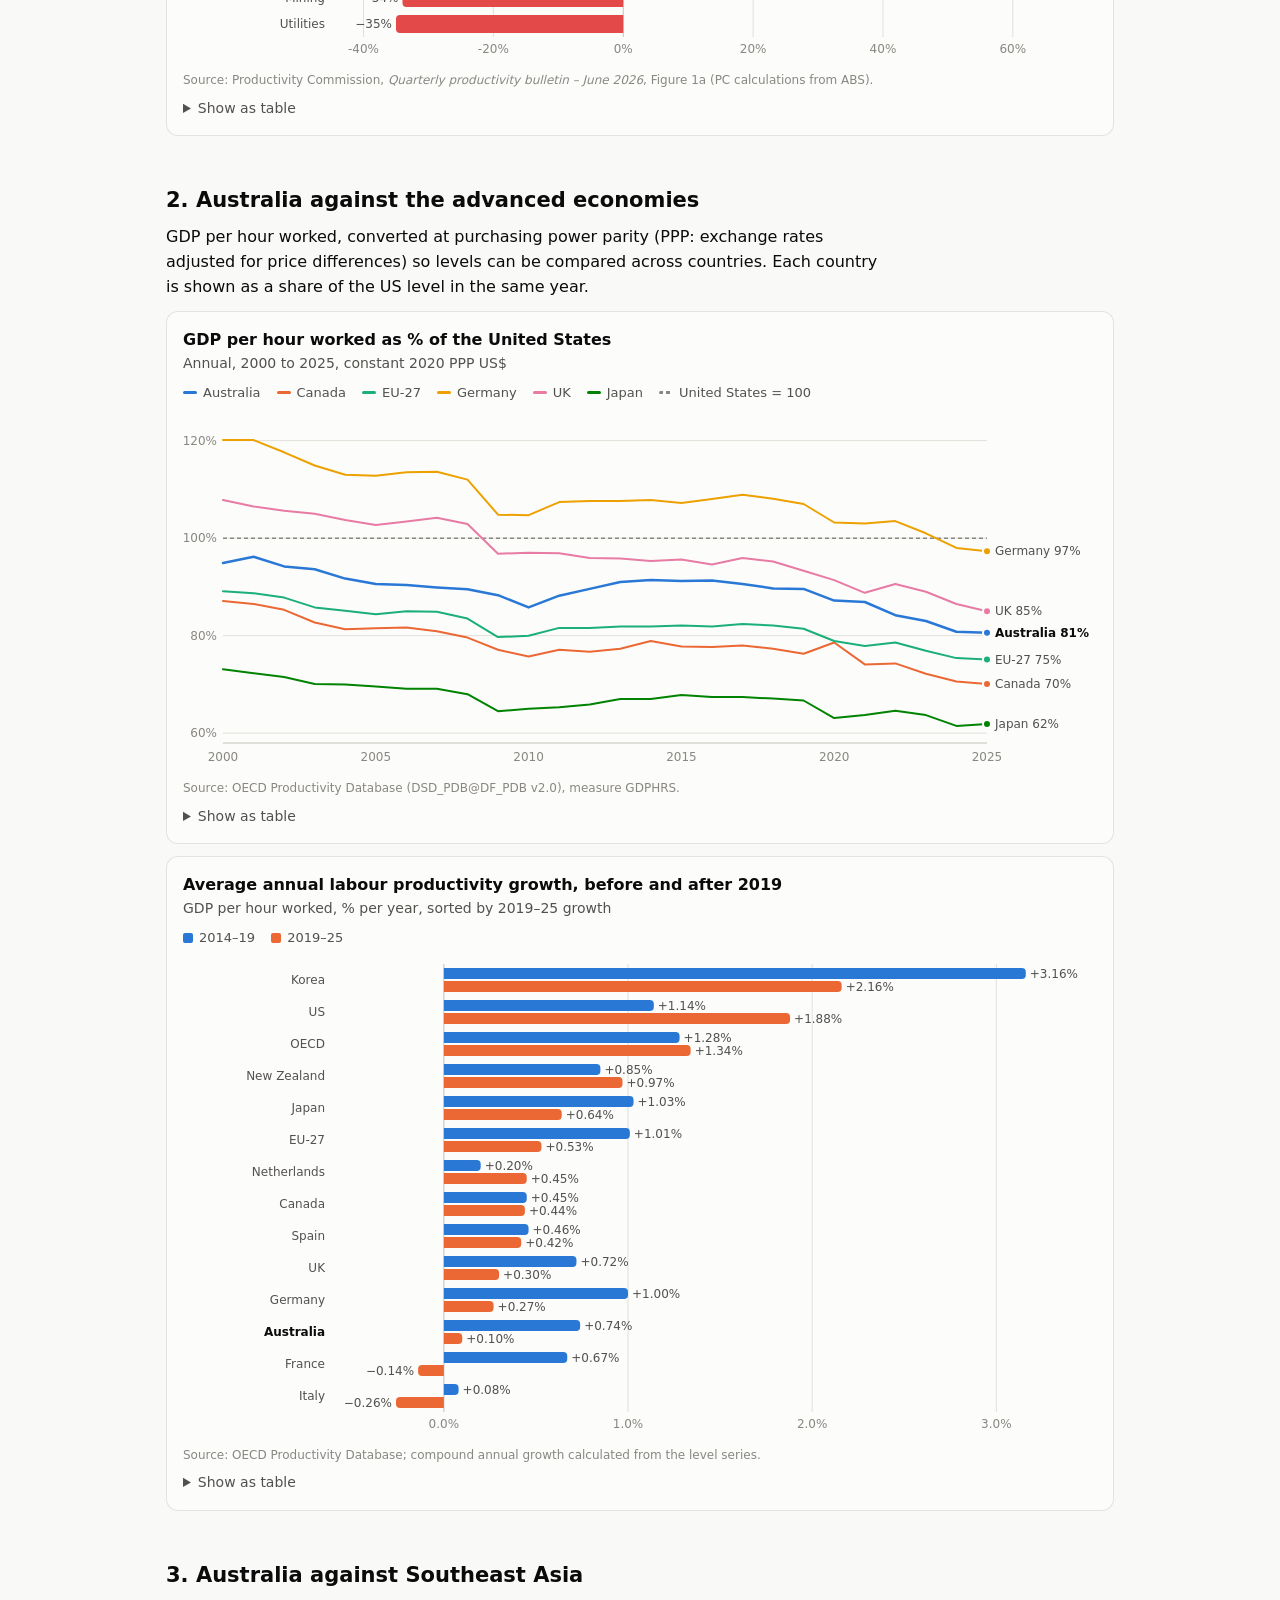
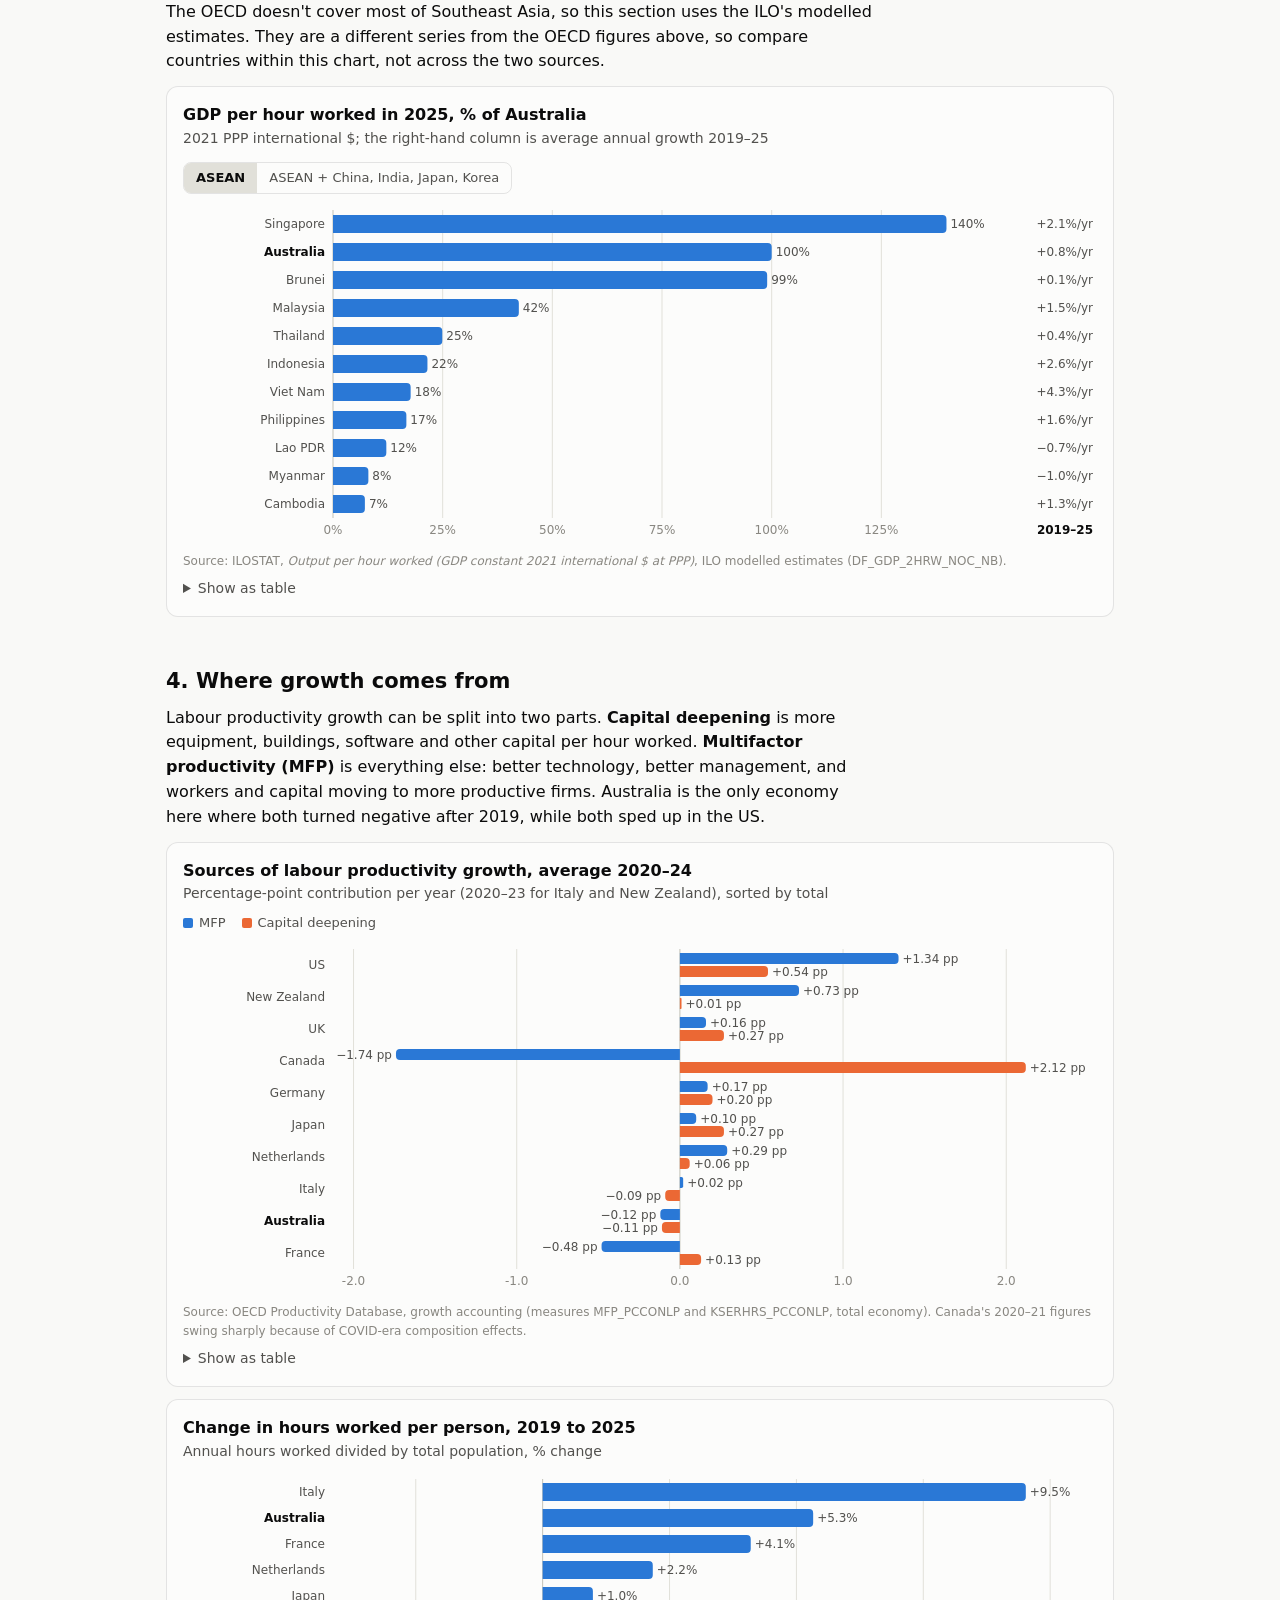
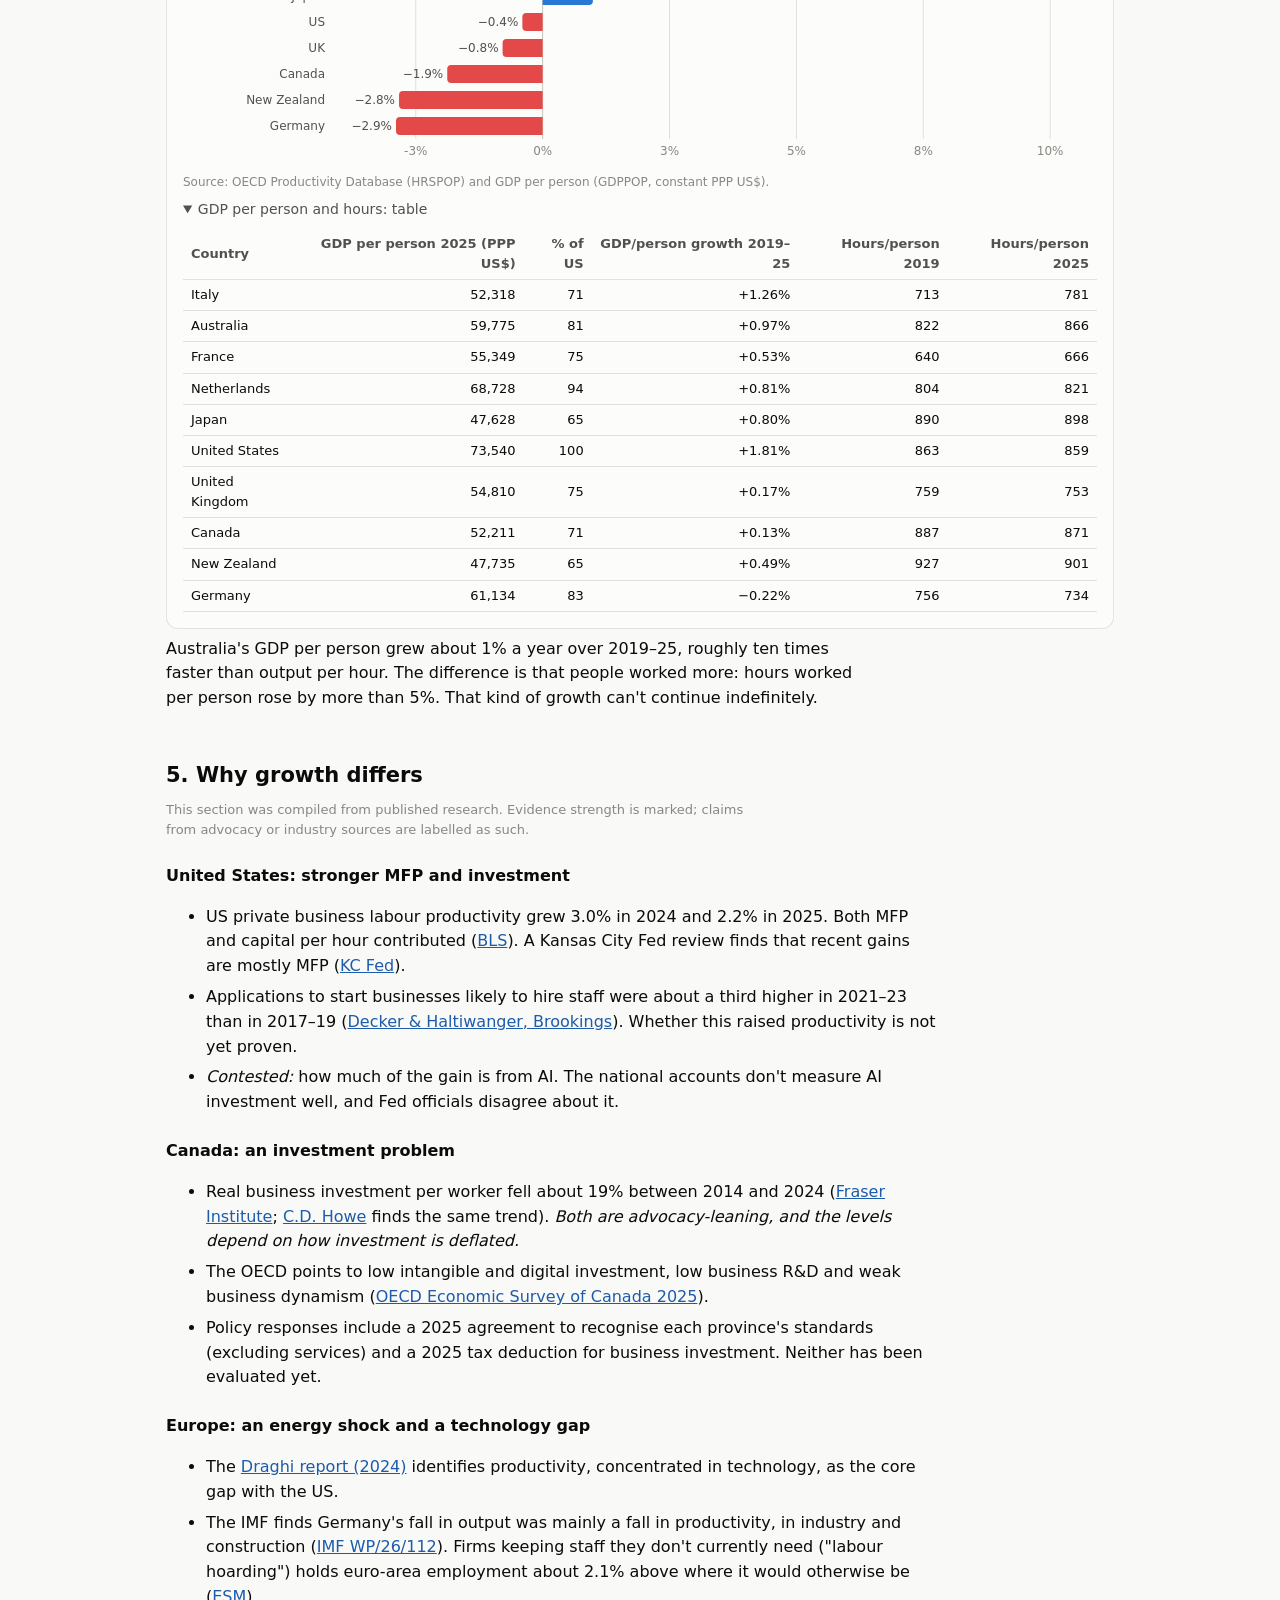
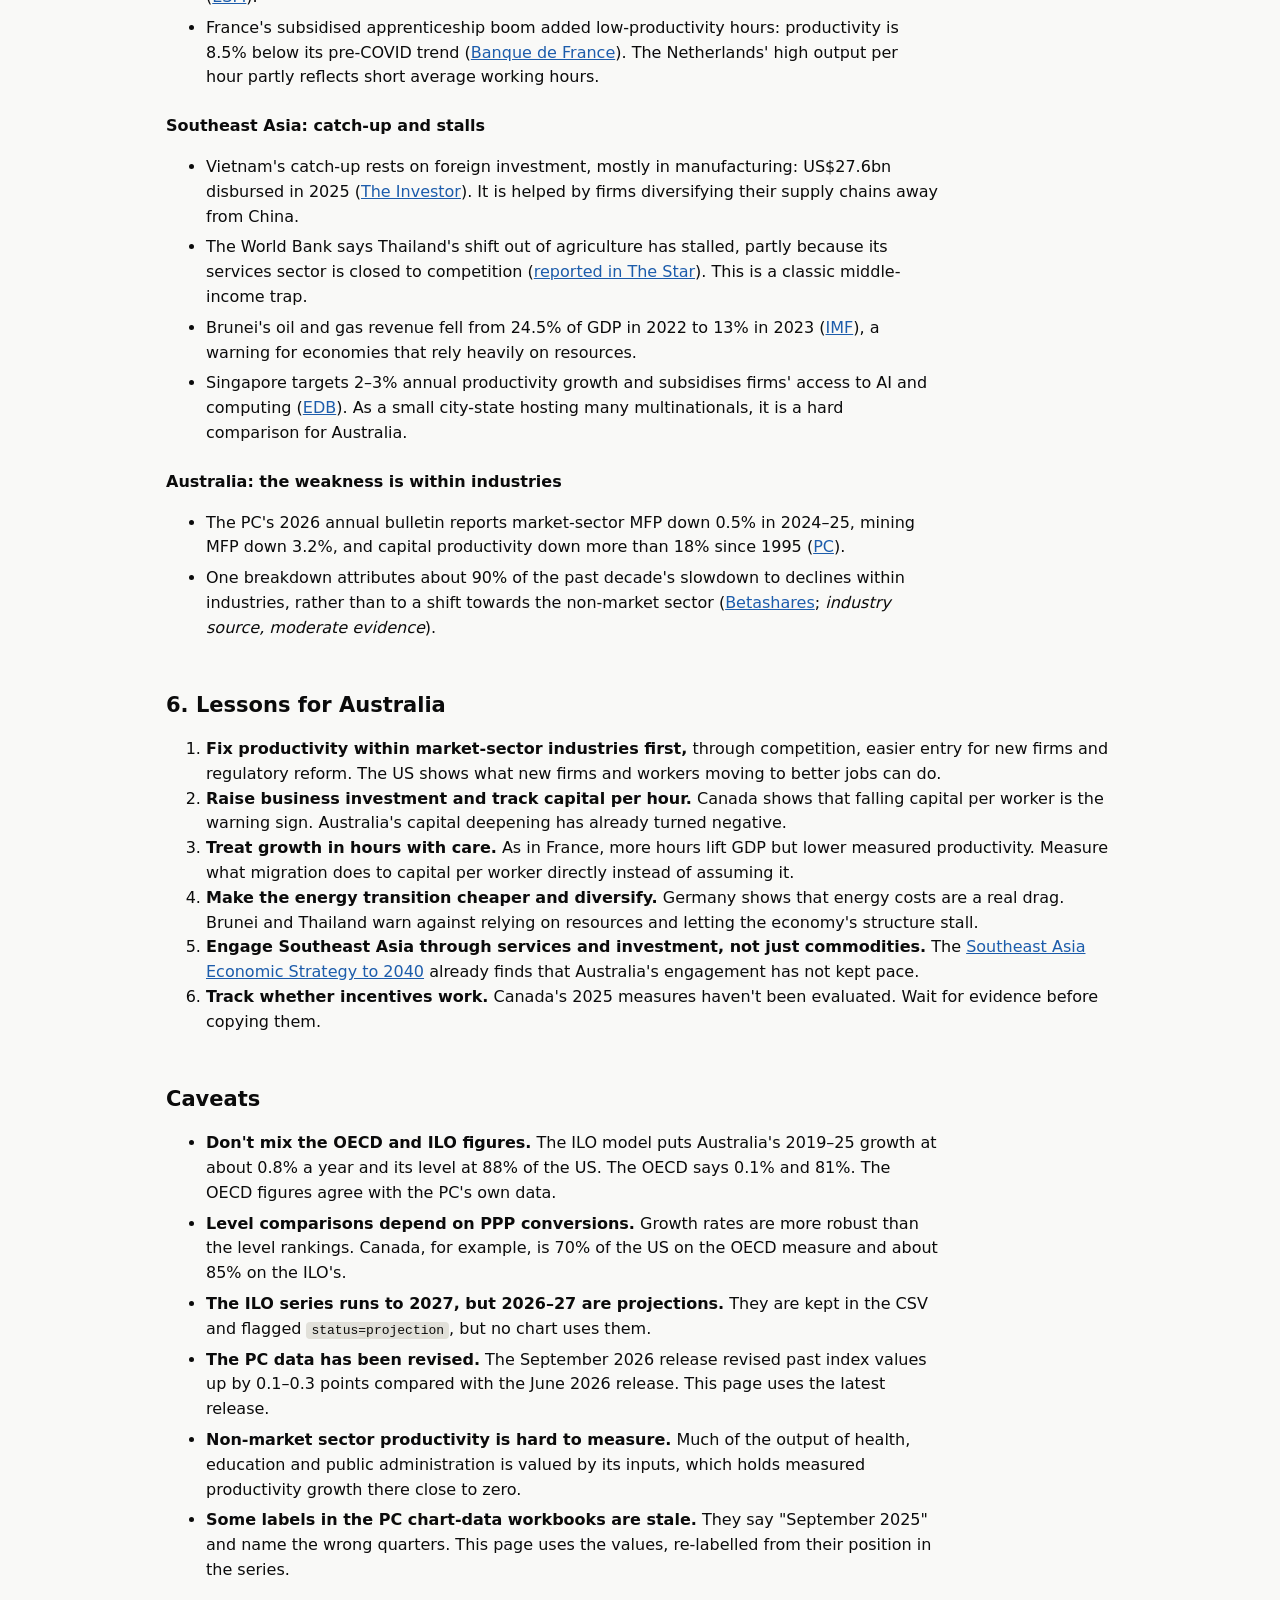
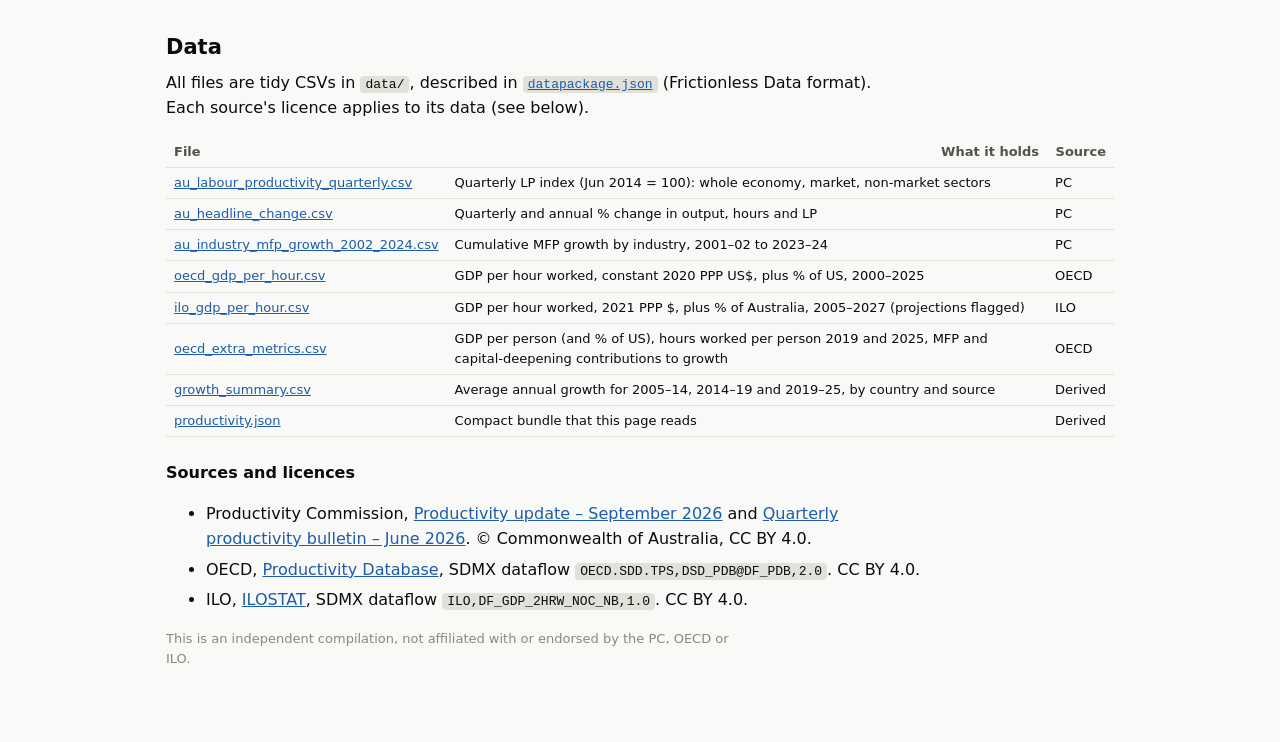
==== commit b3a411b3: "Add growth-accounting and hours metrics, regional findings and policy lessons Claude-Session: https:" ====
--- a/site/index.html
+++ b/site/index.html
@@ -149,6 +149,74 @@
     <details><summary>Show as table</summary><div class="tbl-wrap" id="tbSea"></div></details>
   </div>
 
+  <h2>4. Where growth comes from</h2>
+  <p>Labour productivity growth can be split into two parts. <b>Capital deepening</b> is more equipment, buildings, software and other capital per hour worked. <b>Multifactor productivity (MFP)</b> is everything else: better technology, better management, and workers and capital moving to more productive firms. Australia is the only economy here where both turned negative after 2019, while both sped up in the US.</p>
+  <div class="card">
+    <div class="title">Sources of labour productivity growth, average 2020–24</div>
+    <div class="sub">Percentage-point contribution per year (2020–23 for Italy and New Zealand), sorted by total</div>
+    <div class="legend" id="lgGA"></div>
+    <div class="chart" id="chGA"></div>
+    <div class="source">Source: OECD Productivity Database, growth accounting (measures MFP_PCCONLP and KSERHRS_PCCONLP, total economy). Canada's 2020–21 figures swing sharply because of COVID-era composition effects.</div>
+    <details><summary>Show as table</summary><div class="tbl-wrap" id="tbGA"></div></details>
+  </div>
+
+  <div class="card">
+    <div class="title">Change in hours worked per person, 2019 to 2025</div>
+    <div class="sub">Annual hours worked divided by total population, % change</div>
+    <div class="chart" id="chHrs"></div>
+    <div class="source">Source: OECD Productivity Database (HRSPOP) and GDP per person (GDPPOP, constant PPP US$).</div>
+    <details open><summary>GDP per person and hours: table</summary><div class="tbl-wrap" id="tbHrs"></div></details>
+  </div>
+  <p>Australia's GDP per person grew about 1% a year over 2019–25, roughly ten times faster than output per hour. The difference is that people worked more: hours worked per person rose by more than 5%. That kind of growth can't continue indefinitely.</p>
+
+  <h2>5. Why growth differs</h2>
+  <p class="meta">This section was compiled from published research. Evidence strength is marked; claims from advocacy or industry sources are labelled as such.</p>
+
+  <h3>United States: stronger MFP and investment</h3>
+  <ul class="notes">
+    <li>US private business labour productivity grew 3.0% in 2024 and 2.2% in 2025. Both MFP and capital per hour contributed (<a href="https://www.bls.gov/news.release/prod3.nr0.htm">BLS</a>). A Kansas City Fed review finds that recent gains are mostly MFP (<a href="https://kansascityfed.org/research/economic-review/the-future-of-us-productivity-cautious-optimism-amid-uncertainty">KC Fed</a>).</li>
+    <li>Applications to start businesses likely to hire staff were about a third higher in 2021–23 than in 2017–19 (<a href="https://www.brookings.edu/wp-content/uploads/2023/09/Decker-Haltiwanger_16820-BPEA-FA23_WEB.pdf">Decker &amp; Haltiwanger, Brookings</a>). Whether this raised productivity is not yet proven.</li>
+    <li><i>Contested:</i> how much of the gain is from AI. The national accounts don't measure AI investment well, and Fed officials disagree about it.</li>
+  </ul>
+
+  <h3>Canada: an investment problem</h3>
+  <ul class="notes">
+    <li>Real business investment per worker fell about 19% between 2014 and 2024 (<a href="https://www.fraserinstitute.org/sites/default/files/2026-07/comparing-business-investment-per-worker-in-canada-and-united-states-2007-2024.pdf">Fraser Institute</a>; <a href="https://cdhowe.org/publication/canadas-investment-crisis-shrinking-capital-undermines-competitiveness-and-wages/">C.D. Howe</a> finds the same trend). <i>Both are advocacy-leaning, and the levels depend on how investment is deflated.</i></li>
+    <li>The OECD points to low intangible and digital investment, low business R&amp;D and weak business dynamism (<a href="https://www.oecd.org/en/publications/2025/05/oecd-economic-surveys-canada-2025_ee18a269.html">OECD Economic Survey of Canada 2025</a>).</li>
+    <li>Policy responses include a 2025 agreement to recognise each province's standards (excluding services) and a 2025 tax deduction for business investment. Neither has been evaluated yet.</li>
+  </ul>
+
+  <h3>Europe: an energy shock and a technology gap</h3>
+  <ul class="notes">
+    <li>The <a href="https://commission.europa.eu/document/download/97e481fd-2dc3-412d-be4c-f152a8232961_en?filename=The%20future%20of%20European%20competitiveness%20_%20A%20competitiveness%20strategy%20for%20Europe.pdf">Draghi report (2024)</a> identifies productivity, concentrated in technology, as the core gap with the US.</li>
+    <li>The IMF finds Germany's fall in output was mainly a fall in productivity, in industry and construction (<a href="https://www.imf.org/-/media/files/publications/wp/2026/english/wpiea2026112-source-pdf.pdf">IMF WP/26/112</a>). Firms keeping staff they don't currently need ("labour hoarding") holds euro-area employment about 2.1% above where it would otherwise be (<a href="https://www.esm.europa.eu/blog/labour-hoarding-euro-areas-achilles-heel">ESM</a>).</li>
+    <li>France's subsidised apprenticeship boom added low-productivity hours: productivity is 8.5% below its pre-COVID trend (<a href="https://banque-france.fr/system/files/2024-06/284024_BDF251_1_Pertes_prod-EN_VF.pdf">Banque de France</a>). The Netherlands' high output per hour partly reflects short average working hours.</li>
+  </ul>
+
+  <h3>Southeast Asia: catch-up and stalls</h3>
+  <ul class="notes">
+    <li>Vietnam's catch-up rests on foreign investment, mostly in manufacturing: US$27.6bn disbursed in 2025 (<a href="https://theinvestor.vn/vietnams-2025-fdi-disbursement-hits-5-year-high-d18057.html">The Investor</a>). It is helped by firms diversifying their supply chains away from China.</li>
+    <li>The World Bank says Thailand's shift out of agriculture has stalled, partly because its services sector is closed to competition (<a href="https://www.thestar.com.my/aseanplus/aseanplus-news/2025/10/09/world-bank-urges-thailand-to-chart-new-course-to-escape-middle-income-trap">reported in The Star</a>). This is a classic middle-income trap.</li>
+    <li>Brunei's oil and gas revenue fell from 24.5% of GDP in 2022 to 13% in 2023 (<a href="https://www.imf.org/en/News/Articles/2024/09/25/pr-24340-brunei-imf-concludes-2024-article-iv-consultation">IMF</a>), a warning for economies that rely heavily on resources.</li>
+    <li>Singapore targets 2–3% annual productivity growth and subsidises firms' access to AI and computing (<a href="https://www.edb.gov.sg/en/business-insights/insights/singapore-budget-2025-how-businesses-are-getting-help-with-costs-competition-and-transformation.html">EDB</a>). As a small city-state hosting many multinationals, it is a hard comparison for Australia.</li>
+  </ul>
+
+  <h3>Australia: the weakness is within industries</h3>
+  <ul class="notes">
+    <li>The PC's 2026 annual bulletin reports market-sector MFP down 0.5% in 2024–25, mining MFP down 3.2%, and capital productivity down more than 18% since 1995 (<a href="https://www.pc.gov.au/ongoing/productivity-insights/bulletins/bulletin-2026">PC</a>).</li>
+    <li>One breakdown attributes about 90% of the past decade's slowdown to declines within industries, rather than to a shift towards the non-market sector (<a href="https://www.betashares.com.au/advisers/insights/australias-productivity-puzzle/">Betashares</a>; <i>industry source, moderate evidence</i>).</li>
+  </ul>
+
+  <h2>6. Lessons for Australia</h2>
+  <ol class="notes">
+    <li><b>Fix productivity within market-sector industries first,</b> through competition, easier entry for new firms and regulatory reform. The US shows what new firms and workers moving to better jobs can do.</li>
+    <li><b>Raise business investment and track capital per hour.</b> Canada shows that falling capital per worker is the warning sign. Australia's capital deepening has already turned negative.</li>
+    <li><b>Treat growth in hours with care.</b> As in France, more hours lift GDP but lower measured productivity. Measure what migration does to capital per worker directly instead of assuming it.</li>
+    <li><b>Make the energy transition cheaper and diversify.</b> Germany shows that energy costs are a real drag. Brunei and Thailand warn against relying on resources and letting the economy's structure stall.</li>
+    <li><b>Engage Southeast Asia through services and investment, not just commodities.</b> The <a href="https://www.pm.gov.au/media/southeast-asia-economic-strategy-2040">Southeast Asia Economic Strategy to 2040</a> already finds that Australia's engagement has not kept pace.</li>
+    <li><b>Track whether incentives work.</b> Canada's 2025 measures haven't been evaluated. Wait for evidence before copying them.</li>
+  </ol>
+
   <h2>Caveats</h2>
   <ul class="notes">
     <li><b>Don't mix the OECD and ILO figures.</b> The ILO model puts Australia's 2019–25 growth at about 0.8% a year and its level at 88% of the US. The OECD says 0.1% and 81%. The OECD figures agree with the PC's own data.</li>
@@ -169,6 +237,7 @@
       <tr><td><a href="data/au_industry_mfp_growth_2002_2024.csv">au_industry_mfp_growth_2002_2024.csv</a></td><td style="text-align:left">Cumulative MFP growth by industry, 2001–02 to 2023–24</td><td style="text-align:left">PC</td></tr>
       <tr><td><a href="data/oecd_gdp_per_hour.csv">oecd_gdp_per_hour.csv</a></td><td style="text-align:left">GDP per hour worked, constant 2020 PPP US$, plus % of US, 2000–2025</td><td style="text-align:left">OECD</td></tr>
       <tr><td><a href="data/ilo_gdp_per_hour.csv">ilo_gdp_per_hour.csv</a></td><td style="text-align:left">GDP per hour worked, 2021 PPP $, plus % of Australia, 2005–2027 (projections flagged)</td><td style="text-align:left">ILO</td></tr>
+      <tr><td><a href="data/oecd_extra_metrics.csv">oecd_extra_metrics.csv</a></td><td style="text-align:left">GDP per person (and % of US), hours worked per person 2019 and 2025, MFP and capital-deepening contributions to growth</td><td style="text-align:left">OECD</td></tr>
       <tr><td><a href="data/growth_summary.csv">growth_summary.csv</a></td><td style="text-align:left">Average annual growth for 2005–14, 2014–19 and 2019–25, by country and source</td><td style="text-align:left">Derived</td></tr>
       <tr><td><a href="data/productivity.json">productivity.json</a></td><td style="text-align:left">Compact bundle that this page reads</td><td style="text-align:left">Derived</td></tr>
     </tbody>
@@ -402,6 +471,26 @@
       sea.map(s => [s.country, fmt(s.level_2025, 2), fmt(100 * s.level_2025 / ausL, 0), sgn(s.g2014_2019, 2), sgn(s.g2019_2025, 2)]));
   }
 
+  function renderExtra() {
+    const ex = D.extra; if (!ex) return;
+    const sn = { 'United States': 'US', 'United Kingdom': 'UK' };
+    const ga = [...ex].sort((a, b) => (b.mfp_contrib_2020_2024 + b.capdeep_contrib_2020_2024) - (a.mfp_contrib_2020_2024 + a.capdeep_contrib_2020_2024));
+    const gaS = [{ label: 'MFP', values: ga.map(e => e.mfp_contrib_2020_2024), color: '--s1' }, { label: 'Capital deepening', values: ga.map(e => e.capdeep_contrib_2020_2024), color: '--s2' }];
+    legend($('#lgGA'), gaS.map(s => ({ label: s.label, color: s.color })), 'sq');
+    hBars($('#chGA'), { cats: ga.map(e => ({ label: e.country, short: sn[e.country] || e.country, code: e.code })), series: gaS,
+      fmt: (v, axis) => (axis ? fmt(v, 1) : sgn(v, 2)) + (axis ? '' : ' pp'), rowH: 32, highlight: c => c.code === 'AUS' });
+    table($('#tbGA'), ['Country', 'MFP 2015–19', 'MFP 2020–24', 'Capital 2015–19', 'Capital 2020–24'],
+      ga.map(e => [e.country, sgn(e.mfp_contrib_2015_2019, 2), sgn(e.mfp_contrib_2020_2024, 2), sgn(e.capdeep_contrib_2015_2019, 2), sgn(e.capdeep_contrib_2020_2024, 2)]));
+    const hr = [...ex].sort((a, b) => b.hrs_pop_change_2019_2025 - a.hrs_pop_change_2019_2025);
+    hBars($('#chHrs'), { cats: hr.map(e => ({ label: e.country, short: sn[e.country] || e.country, code: e.code })),
+      series: [{ label: 'Hours per person, 2019–25', values: hr.map(e => e.hrs_pop_change_2019_2025) }],
+      fmt: (v, axis) => (axis ? fmt(v, 0) : sgn(v, 1)) + '%', diverging: true, rowH: 26, highlight: c => c.code === 'AUS' });
+    table($('#tbHrs'), ['Country', 'GDP per person 2025 (PPP US$)', '% of US', 'GDP/person growth 2019–25', 'Hours/person 2019', 'Hours/person 2025'],
+      hr.map(e => [e.country, Math.round(e.gdp_pc_2025).toLocaleString('en'), fmt(e.gdp_pc_pct_us_2025, 0), sgn(e.gdp_pc_growth_2019_2025, 2) + '%', fmt(e.hrs_pop_2019, 0), fmt(e.hrs_pop_2025, 0)]));
+  }
+  const _renderAll = renderAll;
+  renderAll = function () { _renderAll(); if (D) renderExtra(); };
+
   document.querySelectorAll('.seg button').forEach(b => b.onclick = () => {
     seaSet = b.dataset.set; document.querySelectorAll('.seg button').forEach(x => x.setAttribute('aria-pressed', x === b)); renderAll();
   });
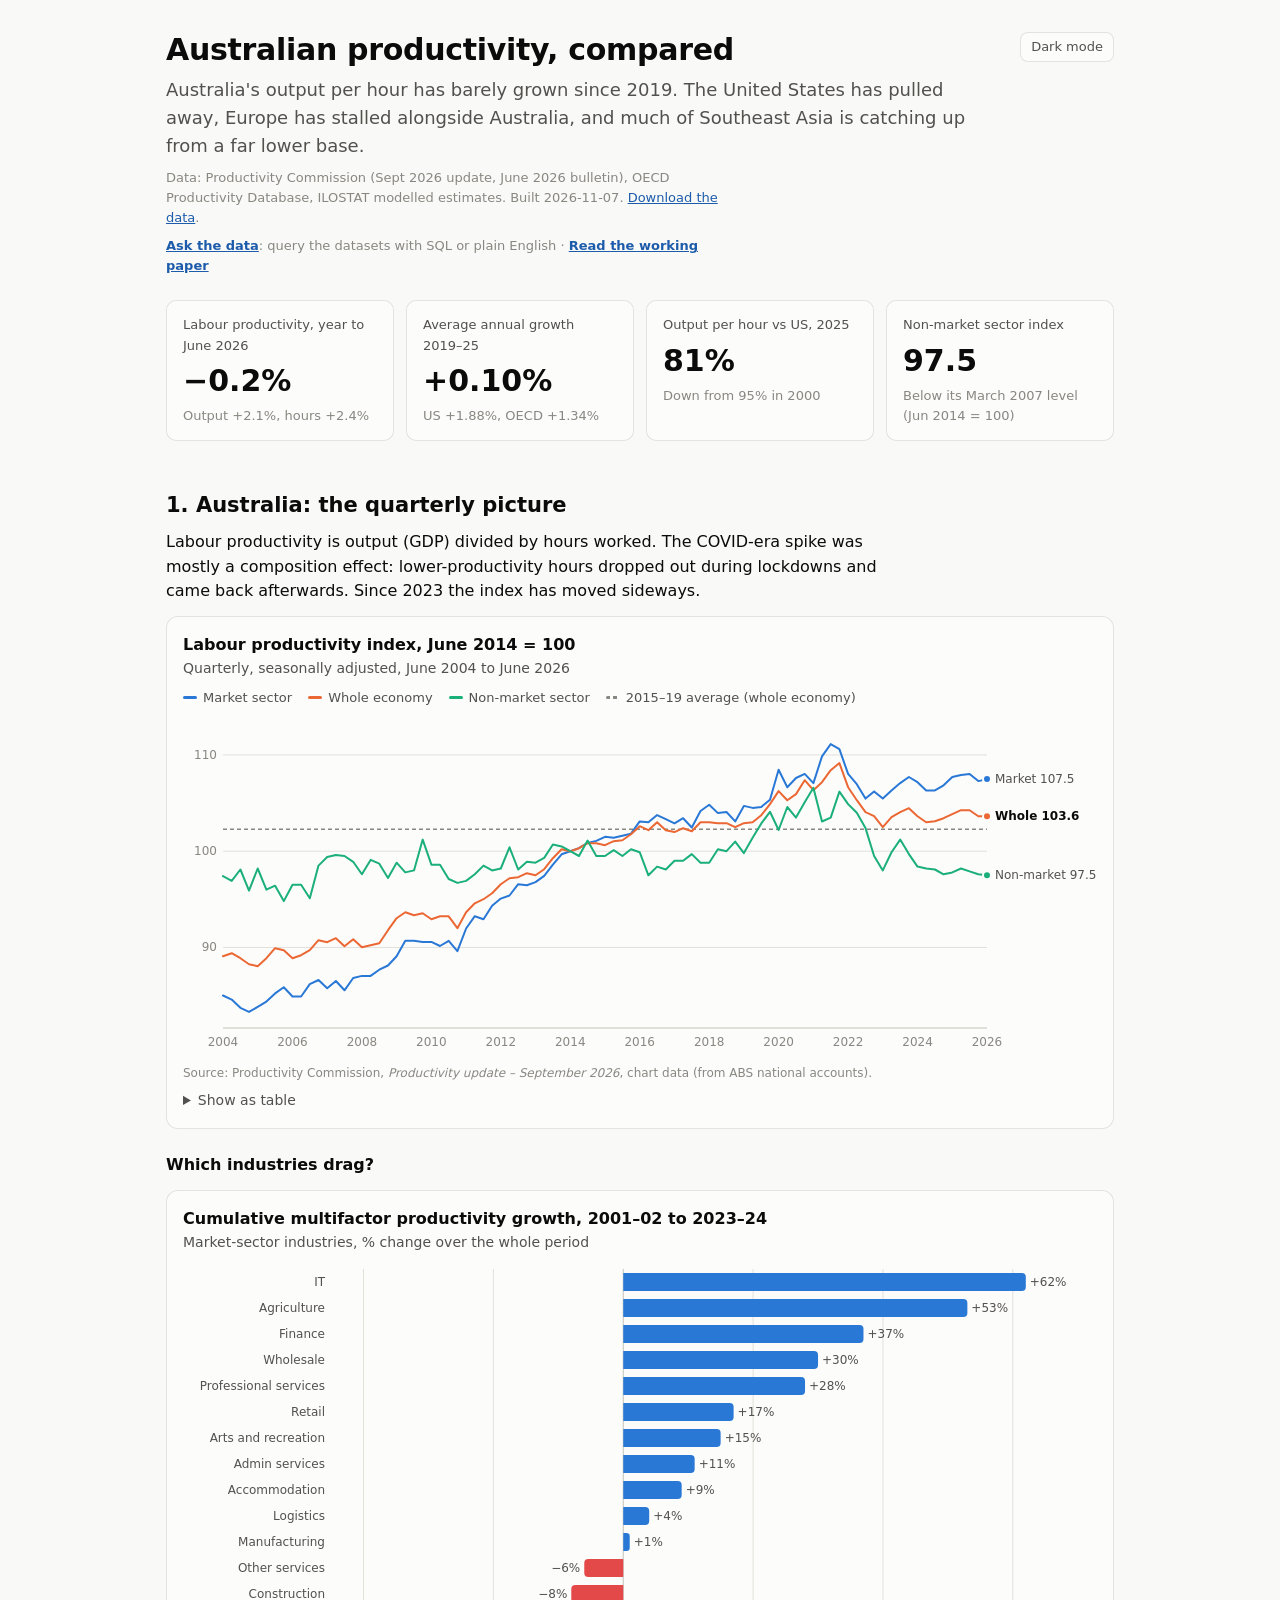
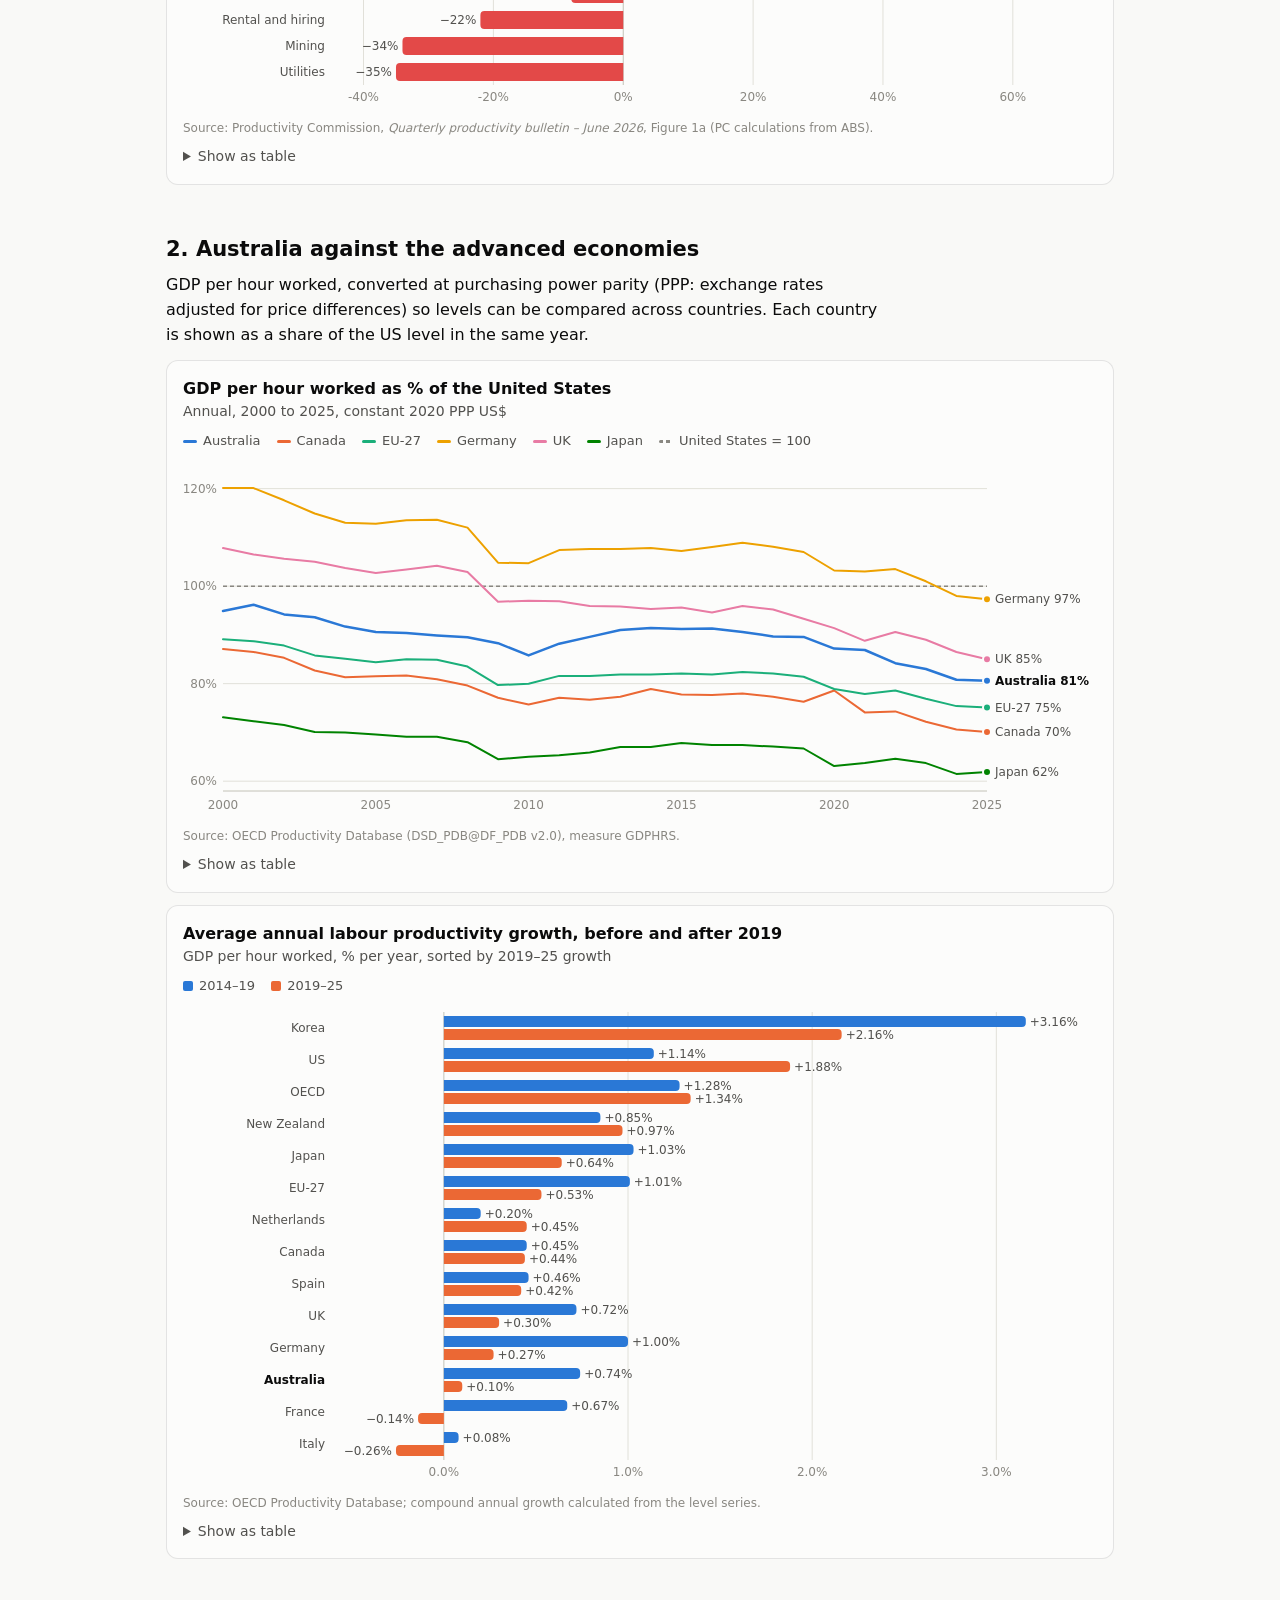
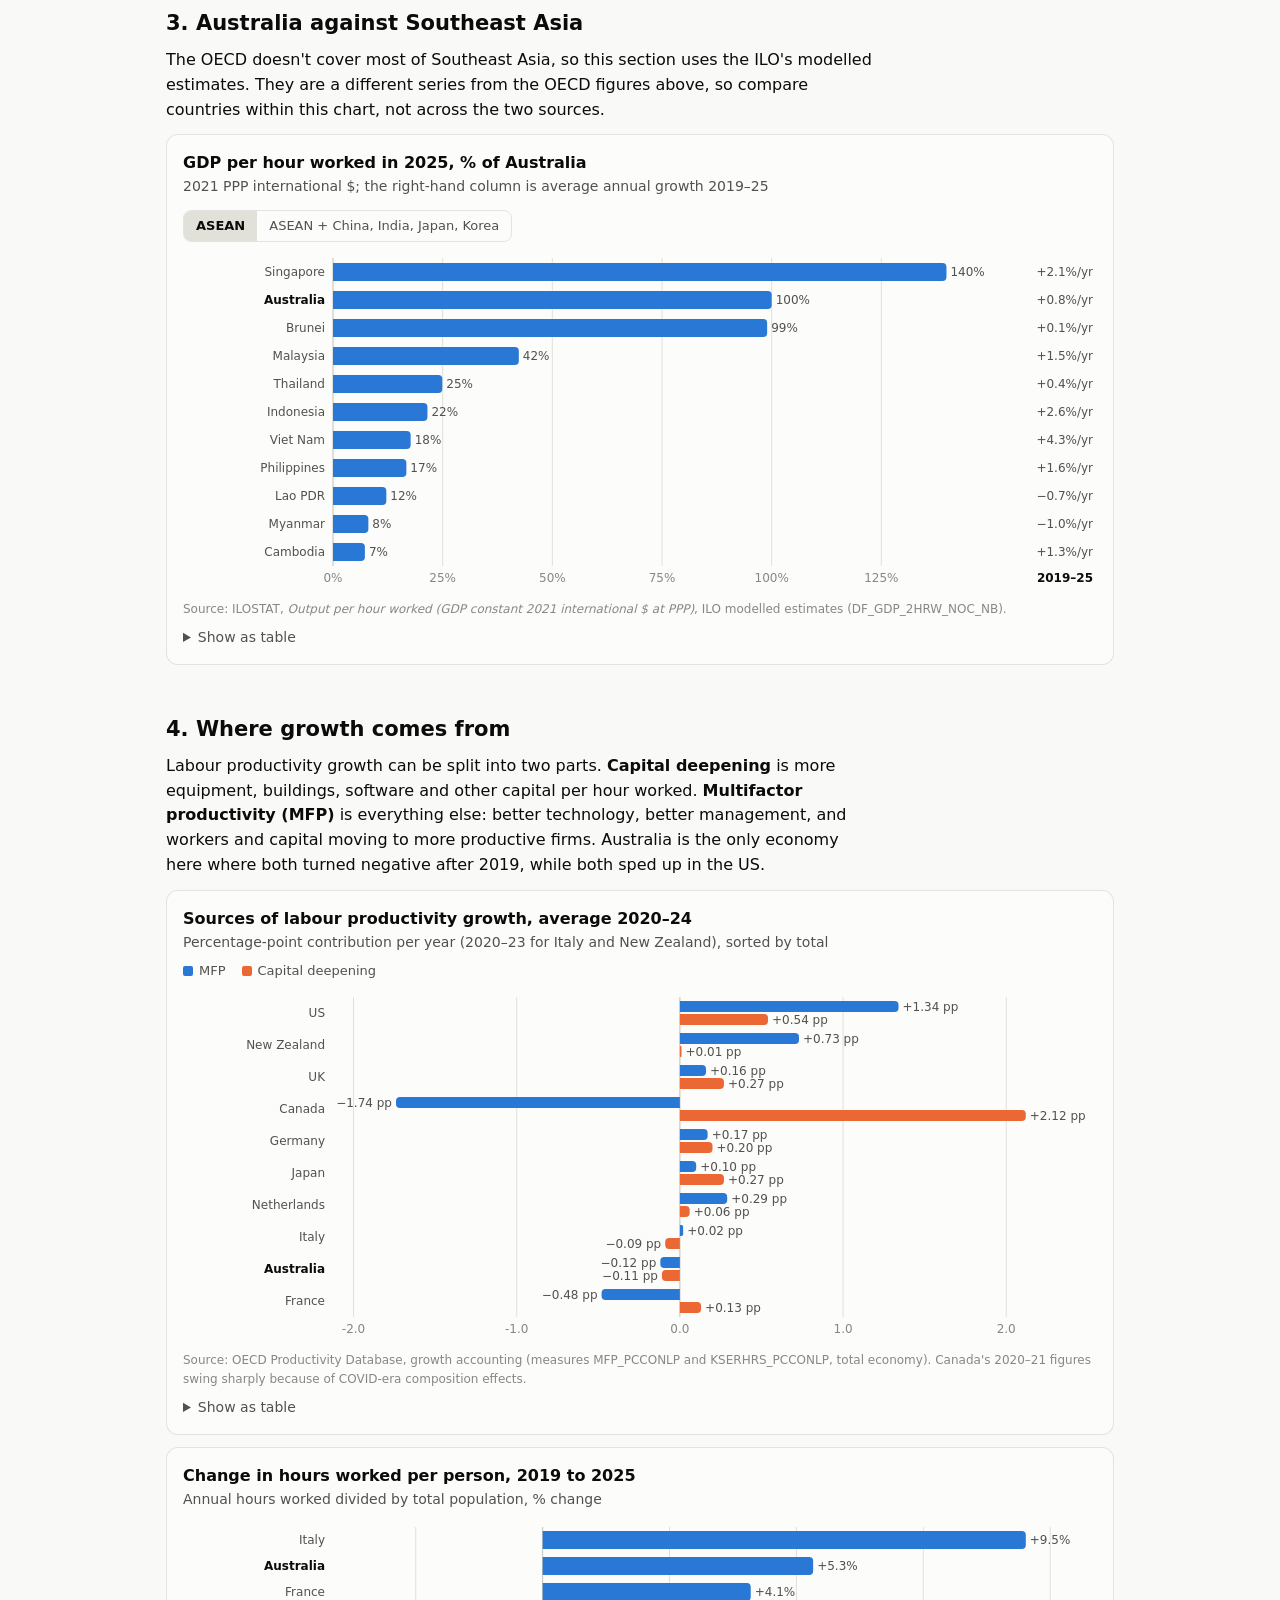
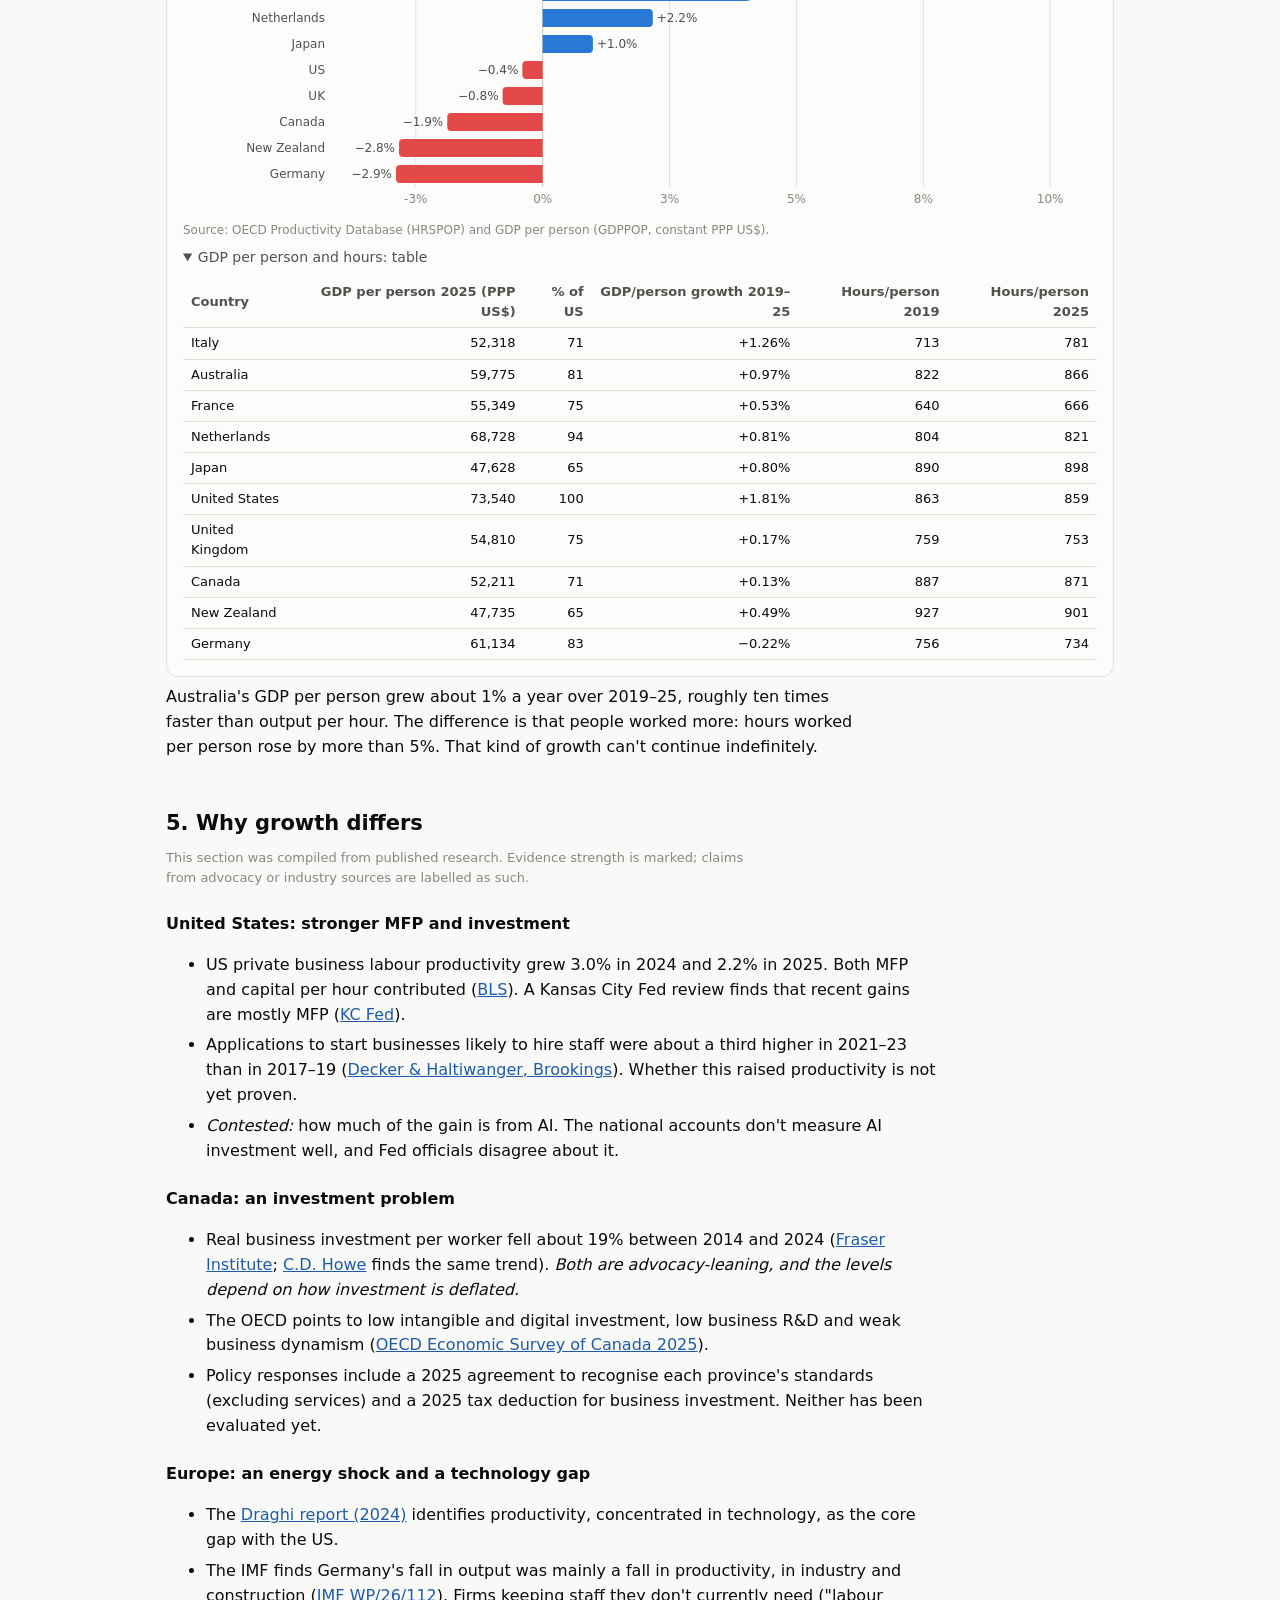
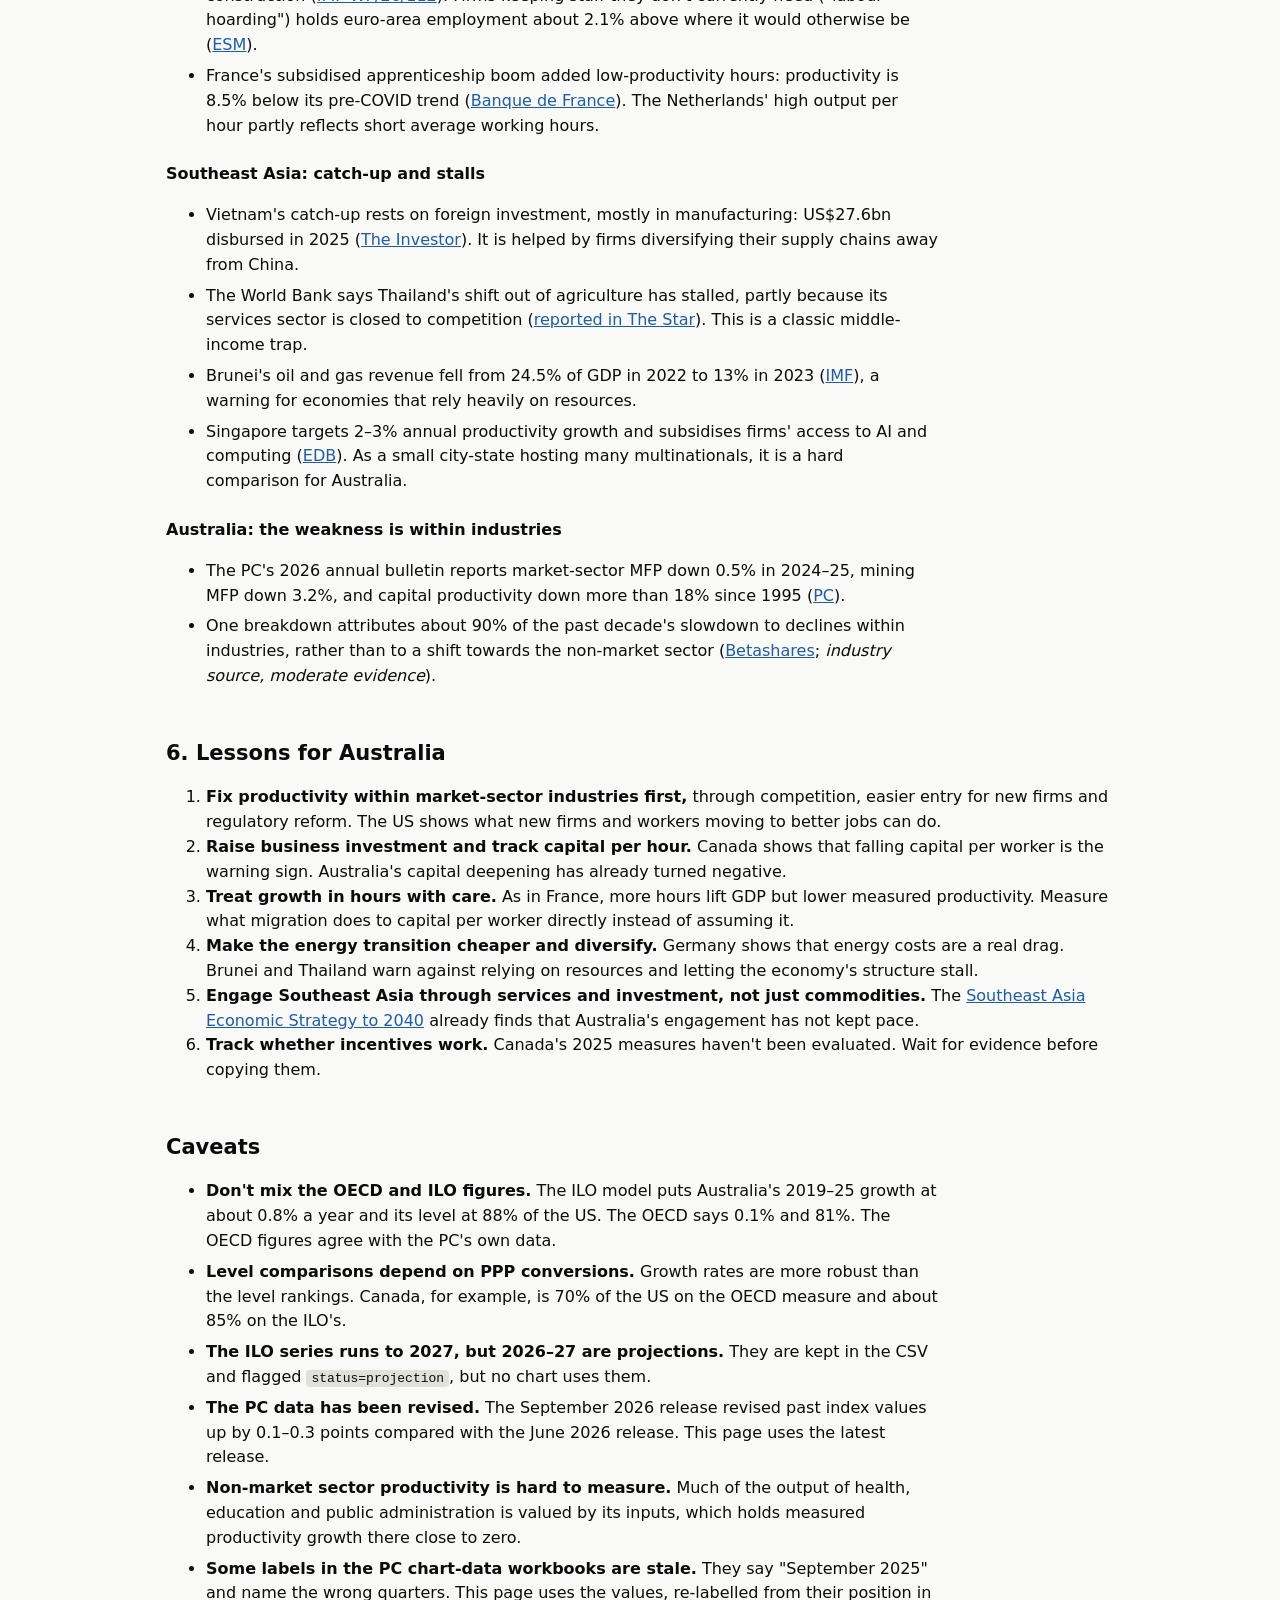
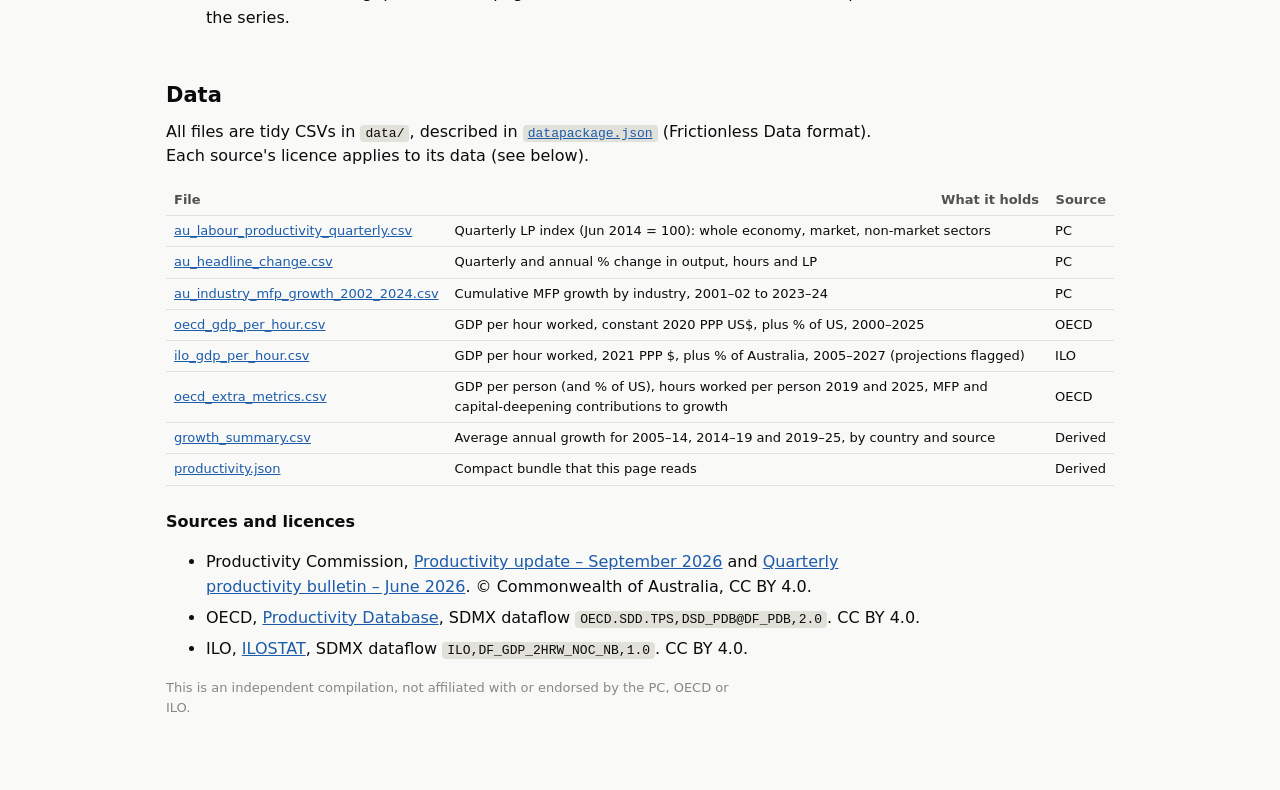
==== commit a844812b: "Add Ask the data page (DuckDB-WASM SQL + Claude Q&A) and publish the paper on Pages Claude-Session: " ====
--- a/site/index.html
+++ b/site/index.html
@@ -92,6 +92,7 @@
   <h1>Australian productivity, compared</h1>
   <p class="lede">Australia's output per hour has barely grown since 2019. The United States has pulled away, Europe has stalled alongside Australia, and much of Southeast Asia is catching up from a far lower base.</p>
   <p class="meta">Data: Productivity Commission (Sept 2026 update, June 2026 bulletin), OECD Productivity Database, ILOSTAT modelled estimates. Built <span id="built"></span>. <a href="#data">Download the data</a>.</p>
+  <p class="meta"><a href="ask.html"><strong>Ask the data</strong></a>: query the datasets with SQL or plain English · <a href="paper/"><strong>Read the working paper</strong></a></p>
 
   <div class="tiles" id="tiles"></div>
 
